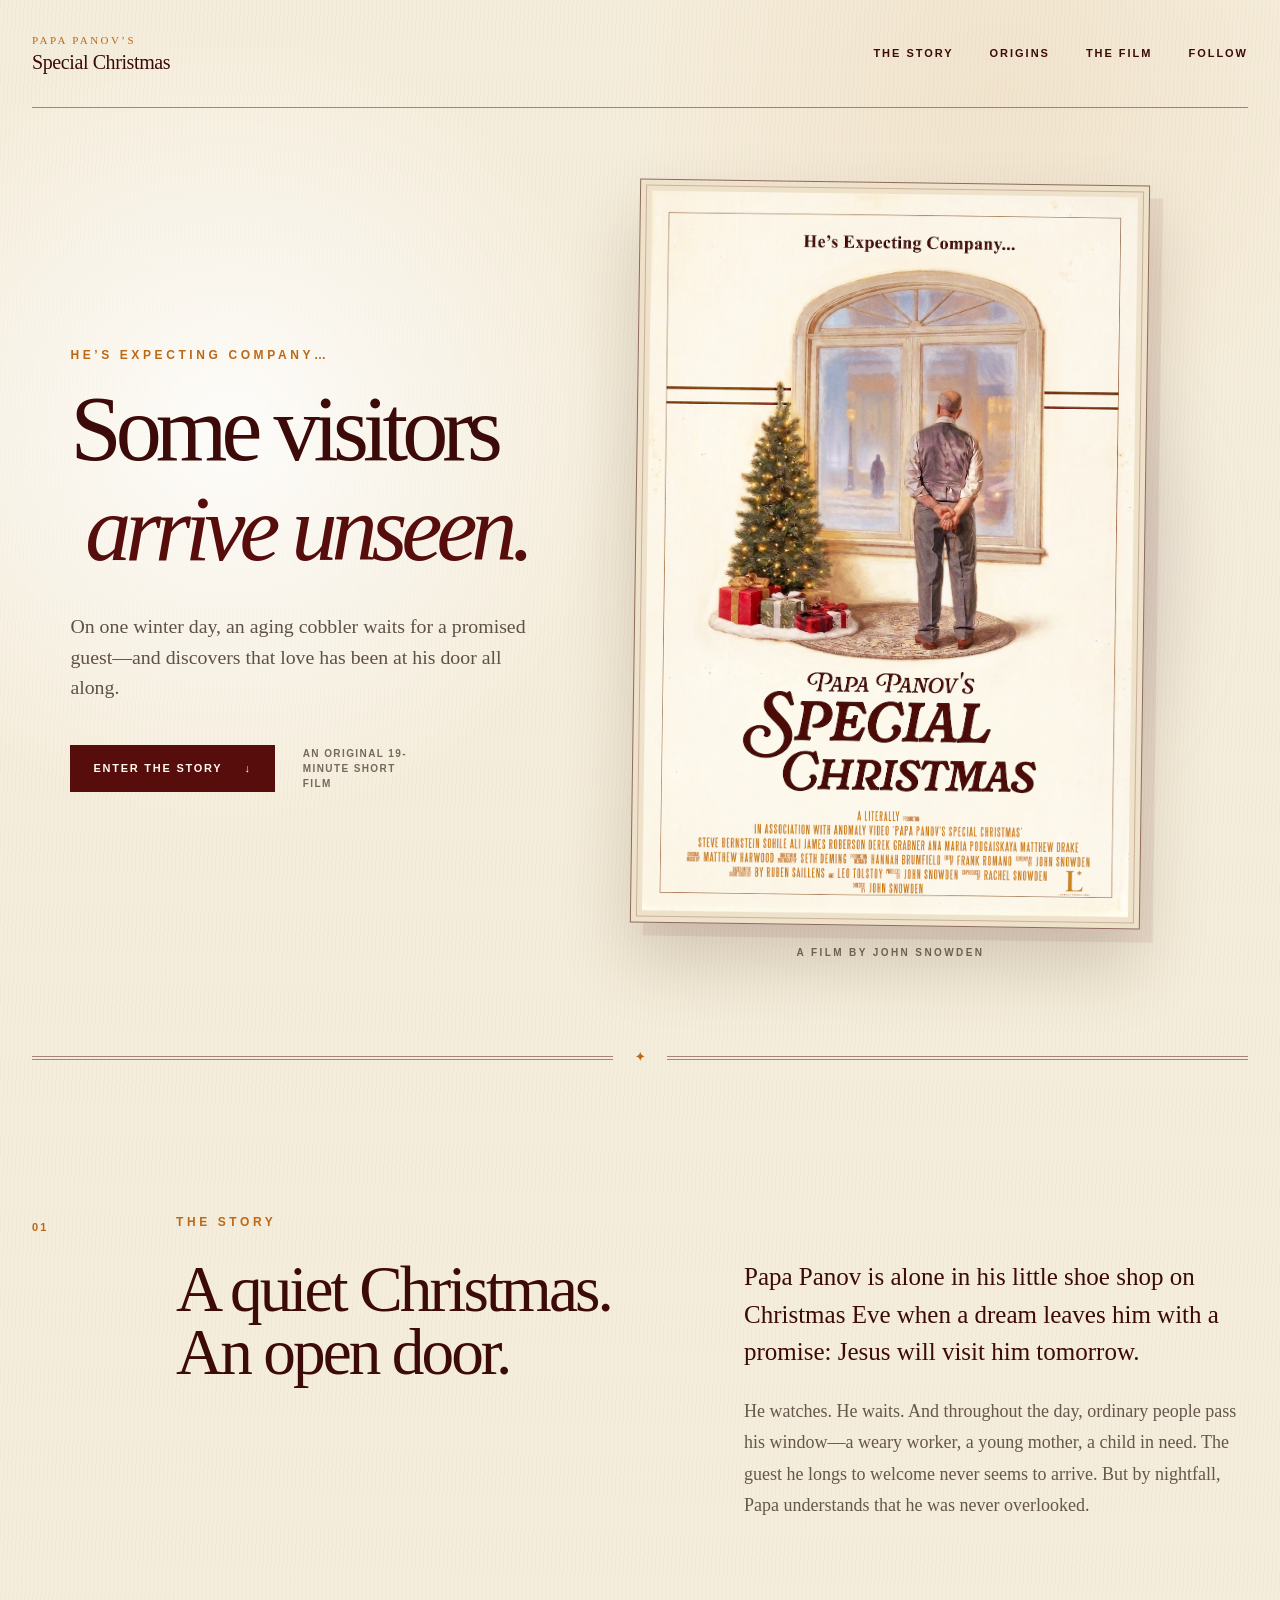
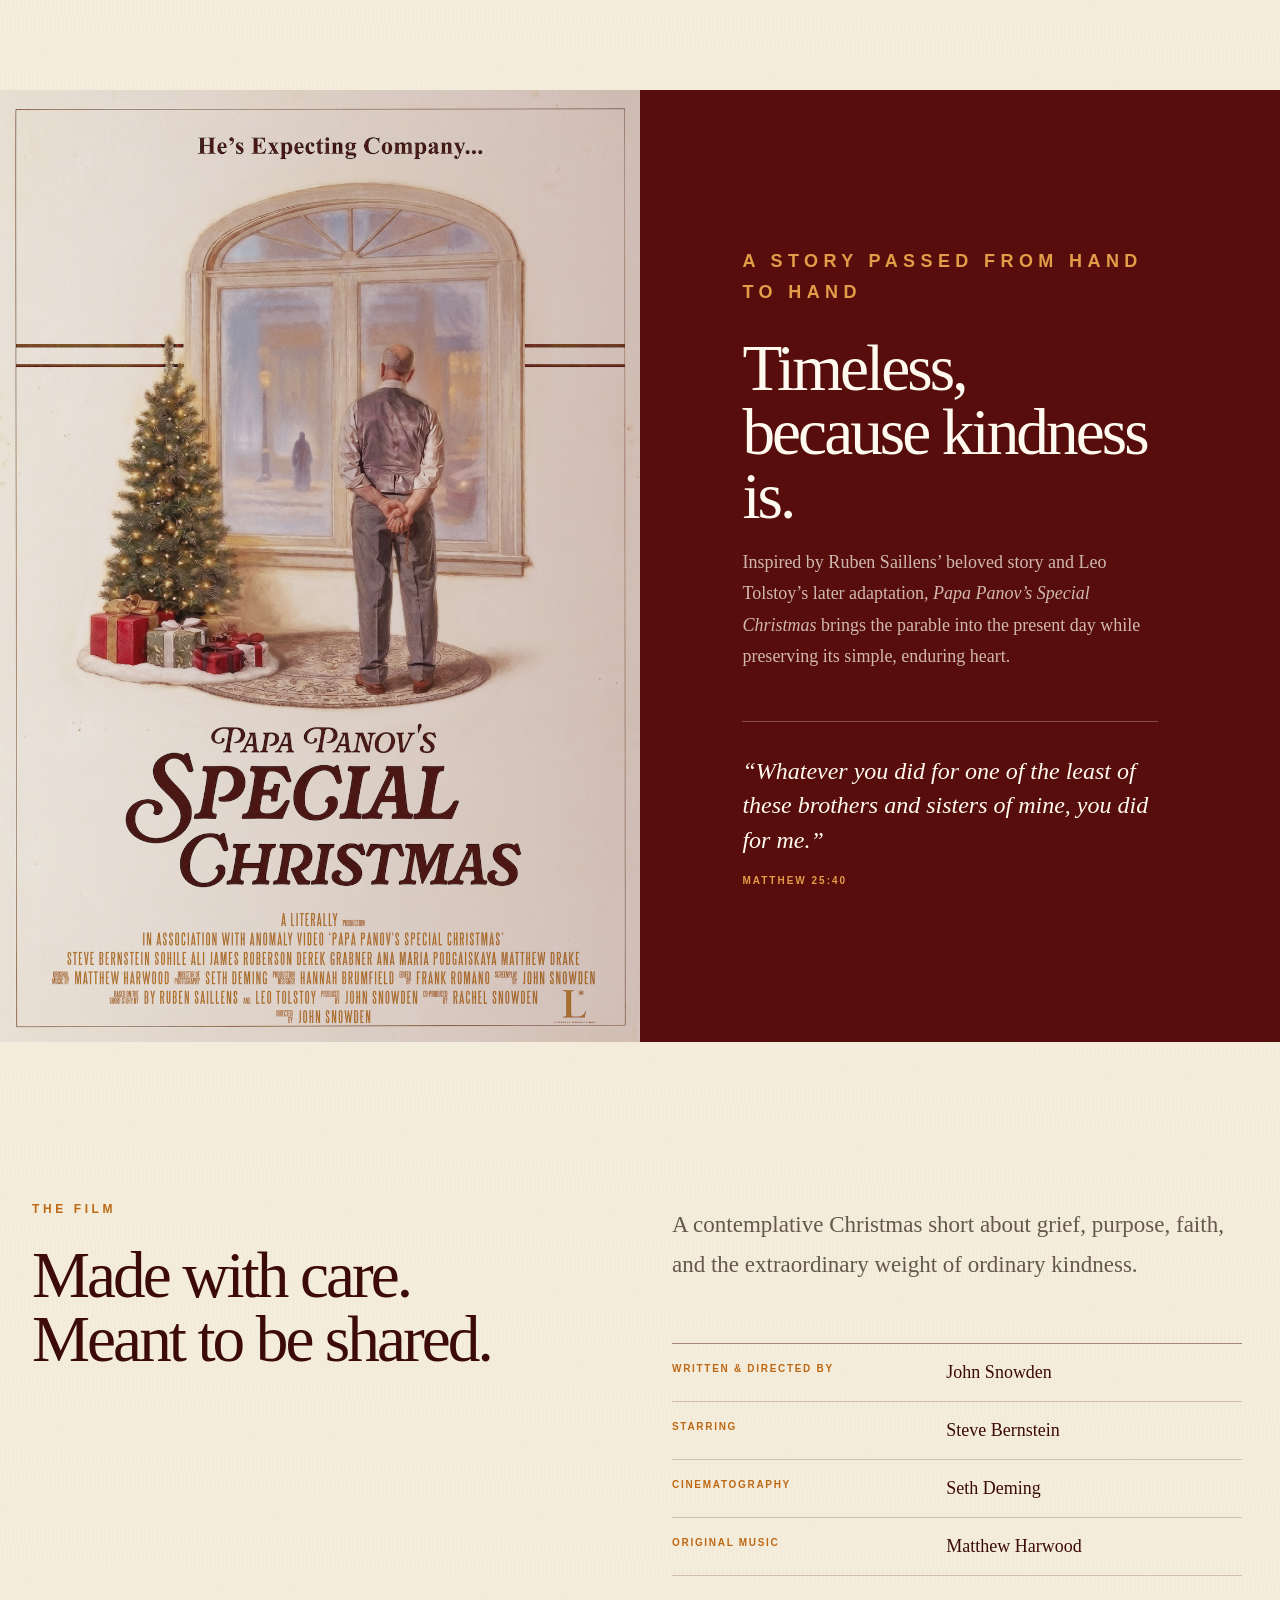
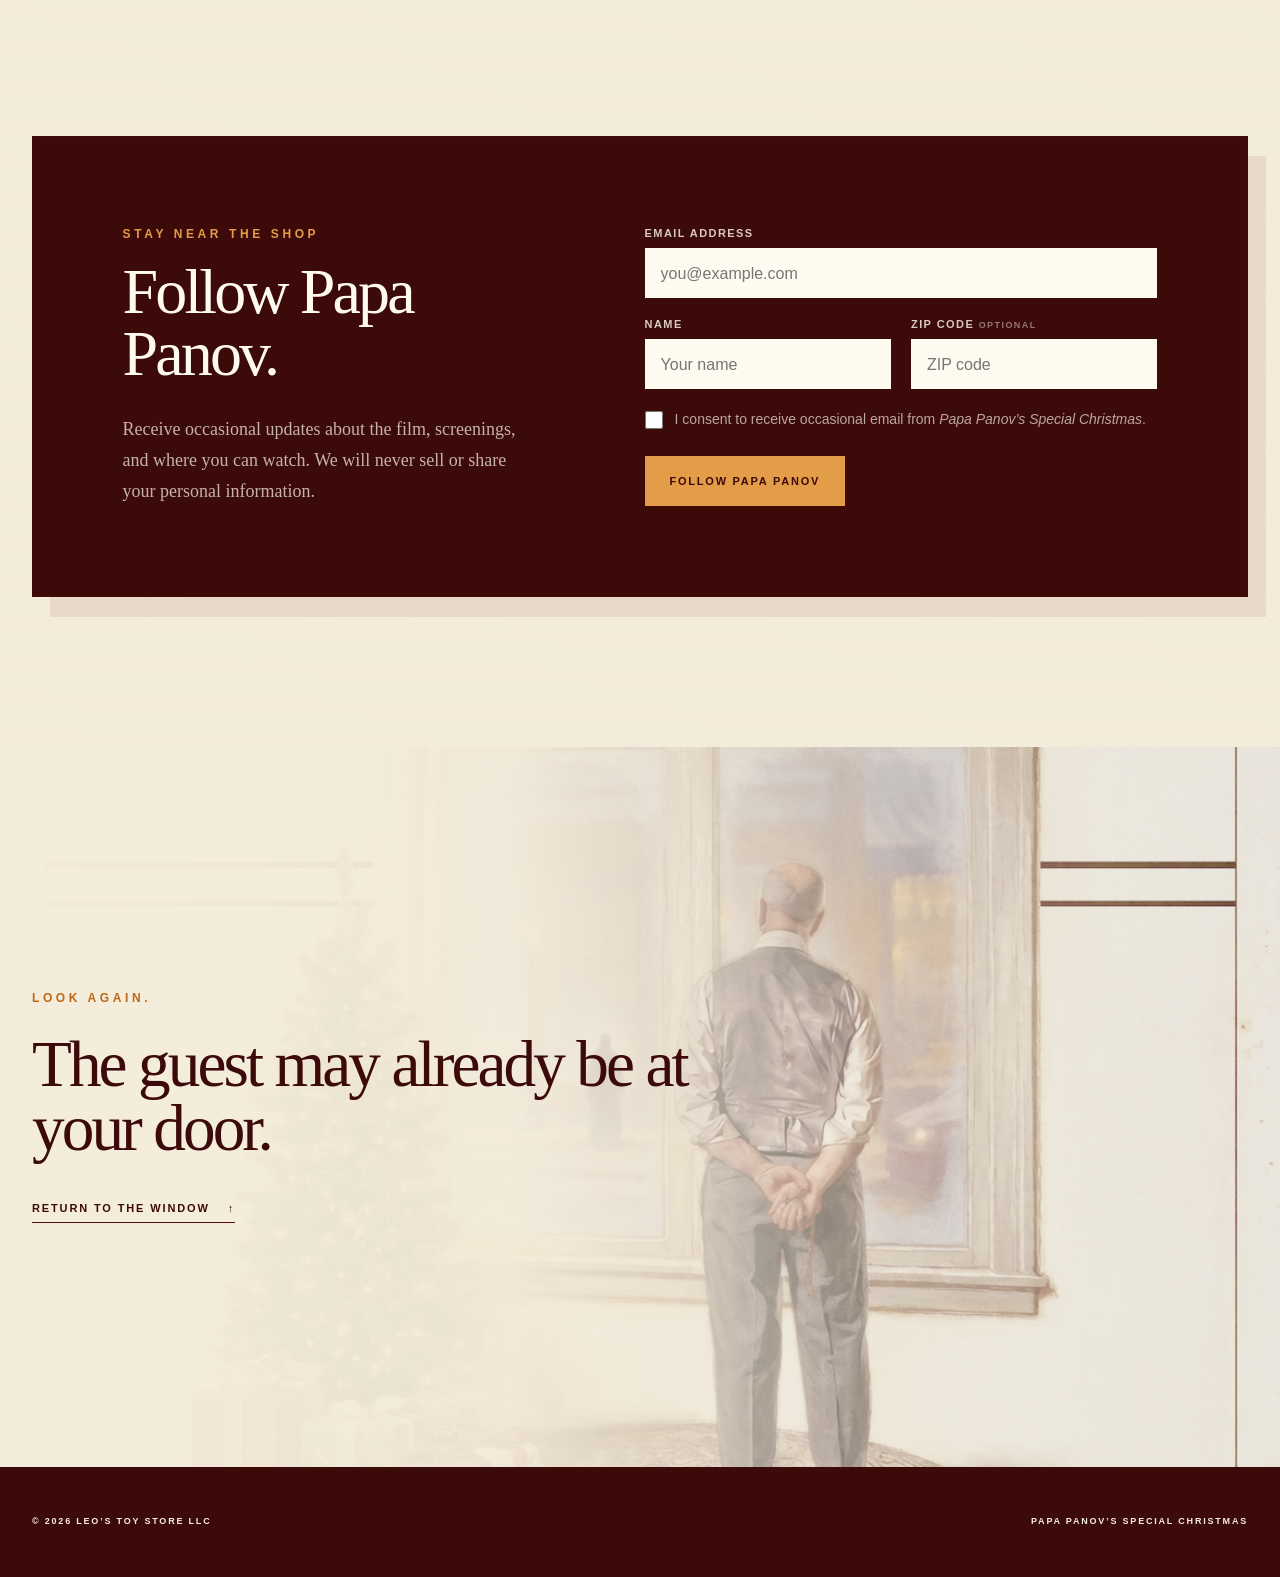
==== index.html @ 09d85c4c "Add Cloudflare-ready Papa Panov website" ====
<!doctype html>
<html lang="en">
  <head>
    <meta charset="utf-8" />
    <meta name="viewport" content="width=device-width, initial-scale=1" />
    <meta name="description" content="Papa Panov's Special Christmas — an original short film about the extraordinary weight of ordinary kindness." />
    <title>Papa Panov's Special Christmas</title>
    <link rel="stylesheet" href="styles.css" />
  </head>
  <body>
    <main>
      <header class="site-header">
        <a class="wordmark" href="#top" aria-label="Papa Panov home">
          <span>Papa Panov’s</span><strong>Special Christmas</strong>
        </a>
        <nav aria-label="Main navigation">
          <a href="#story">The story</a><a href="#origins">Origins</a><a href="#film">The film</a><a href="#follow">Follow</a>
        </nav>
      </header>

      <section class="hero" id="top">
        <div class="hero-copy">
          <p class="kicker">He’s expecting company…</p>
          <h1>Some visitors<em>arrive unseen.</em></h1>
          <p class="hero-intro">On one winter day, an aging cobbler waits for a promised guest—and discovers that love has been at his door all along.</p>
          <div class="hero-actions">
            <a class="primary-button" href="#story">Enter the story <span aria-hidden="true">↓</span></a>
            <p>an original 19-minute short film</p>
          </div>
        </div>
        <div class="poster-stage" aria-label="Official film poster">
          <div class="poster-aura"></div>
          <figure class="poster-frame"><img src="poster.png" alt="Poster for Papa Panov’s Special Christmas: Papa stands at his shop window beside a Christmas tree, waiting for a visitor in the snowy street." /></figure>
          <p class="poster-note">A film by John Snowden</p>
        </div>
      </section>

      <div class="ornament-rule" aria-hidden="true"><span></span><b>✦</b><span></span></div>

      <section class="story-section" id="story">
        <div class="section-number">01</div>
        <div class="story-heading"><p class="eyebrow">The story</p><h2>A quiet Christmas.<br />An open door.</h2></div>
        <div class="story-body">
          <p class="lead">Papa Panov is alone in his little shoe shop on Christmas Eve when a dream leaves him with a promise: Jesus will visit him tomorrow.</p>
          <p>He watches. He waits. And throughout the day, ordinary people pass his window—a weary worker, a young mother, a child in need. The guest he longs to welcome never seems to arrive. But by nightfall, Papa understands that he was never overlooked.</p>
        </div>
      </section>

      <section class="window-section" id="origins">
        <div class="window-light" aria-hidden="true"><img src="poster.png" alt="" /></div>
        <div class="origin-copy">
          <p class="eyebrow">A story passed from hand to hand</p>
          <h2>Timeless, because kindness is.</h2>
          <p>Inspired by Ruben Saillens’ beloved story and Leo Tolstoy’s later adaptation, <i>Papa Panov’s Special Christmas</i> brings the parable into the present day while preserving its simple, enduring heart.</p>
          <blockquote>“Whatever you did for one of the least of these brothers and sisters of mine, you did for me.”<cite>Matthew 25:40</cite></blockquote>
        </div>
      </section>

      <section class="film-section" id="film">
        <div class="film-title"><p class="eyebrow">The film</p><h2>Made with care.<br />Meant to be shared.</h2></div>
        <div class="film-details">
          <p>A contemplative Christmas short about grief, purpose, faith, and the extraordinary weight of ordinary kindness.</p>
          <dl>
            <div><dt>Written &amp; directed by</dt><dd>John Snowden</dd></div>
            <div><dt>Starring</dt><dd>Steve Bernstein</dd></div>
            <div><dt>Cinematography</dt><dd>Seth Deming</dd></div>
            <div><dt>Original music</dt><dd>Matthew Harwood</dd></div>
          </dl>
        </div>
      </section>

      <section class="newsletter-section" id="follow">
        <div class="newsletter-intro">
          <p class="eyebrow">Stay near the shop</p><h2>Follow Papa Panov.</h2>
          <p>Receive occasional updates about the film, screenings, and where you can watch. We will never sell or share your personal information.</p>
        </div>
        <div id="mlb2-45677846" class="ml-form-embedContainer ml-subscribe-form ml-subscribe-form-45677846">
          <div class="row-form">
            <form class="ml-block-form newsletter-form" action="https://assets.mailerlite.com/jsonp/1650855/forms/198001845813118674/subscribe" method="post" target="_blank">
              <div class="newsletter-fields">
                <label><span>Email address</span><input aria-label="Email address" aria-required="true" type="email" class="form-control" name="fields[email]" placeholder="you@example.com" autocomplete="email" required /></label>
                <label><span>Name</span><input aria-label="Name" aria-required="true" type="text" class="form-control" name="fields[name]" placeholder="Your name" autocomplete="name" required /></label>
                <label><span>ZIP code <small>optional</small></span><input aria-label="ZIP code" type="text" class="form-control" name="fields[zip_code]" placeholder="ZIP code" autocomplete="postal-code" inputmode="numeric" /></label>
              </div>
              <label class="consent-row" for="checkbox-45677846-33-0">
                <input name="fields[country][]" aria-label="Consent to receive email" aria-required="true" type="checkbox" value="I consent to receive occasional email from Papa Panov's Special Christmas." id="checkbox-45677846-33-0" required />
                <span>I consent to receive occasional email from <i>Papa Panov’s Special Christmas</i>.</span>
              </label>
              <input type="hidden" name="ml-submit" value="1" /><input type="hidden" name="anticsrf" value="true" />
              <div class="ml-form-embedSubmit">
                <button type="submit" class="primary newsletter-submit">Follow Papa Panov</button>
                <button disabled hidden type="button" class="loading newsletter-submit">Joining…</button>
              </div>
            </form>
          </div>
          <div class="row-success newsletter-success" hidden role="status"><p class="eyebrow">Thank you</p><h3>You’re now following Papa Panov.</h3><p>You have successfully joined our subscriber list.</p></div>
        </div>
      </section>

      <section class="finale">
        <div class="finale-copy"><p class="kicker">Look again.</p><h2>The guest may already be at your door.</h2><a href="#top">Return to the window <span aria-hidden="true">↑</span></a></div>
        <div class="poster-crop" aria-hidden="true"><img src="poster.png" alt="" /></div>
      </section>
      <footer><p>© 2026 Leo’s Toy Store LLC</p><p>Papa Panov’s Special Christmas</p></footer>
    </main>
    <script src="https://groot.mailerlite.com/js/w/webforms.min.js?v83147fa8ce2d95cb73ece7f28b469519"></script>
    <script src="script.js"></script>
  </body>
</html>
---- styles.css ----
:root {
  --paper: #f5eddb;
  --paper-light: #fffaf0;
  --ink: #3c0a09;
  --oxblood: #570d0b;
  --amber: #bd6815;
  --winter: #8d8994;
  --muted: #76685c;
  --rule: rgba(87, 13, 11, 0.48);
}

* { box-sizing: border-box; }
html { scroll-behavior: smooth; }

body {
  margin: 0;
  color: var(--ink);
  background:
    radial-gradient(circle at 18% 9%, rgba(255,255,255,.85), transparent 25rem),
    radial-gradient(circle at 78% 2%, rgba(190,104,21,.07), transparent 24rem),
    repeating-linear-gradient(93deg, rgba(67,26,12,.018) 0 1px, transparent 1px 4px),
    var(--paper);
  font-family: Georgia, "Times New Roman", serif;
}

a { color: inherit; }

button,
input {
  font: inherit;
}

.site-header {
  width: min(1500px, calc(100% - 64px));
  height: 108px;
  margin: 0 auto;
  display: flex;
  align-items: center;
  justify-content: space-between;
  border-bottom: 1px solid var(--rule);
}

.wordmark { text-decoration: none; line-height: 1; }
.wordmark span {
  display: block;
  margin-bottom: 6px;
  color: var(--amber);
  font-size: 11px;
  letter-spacing: .22em;
  text-transform: uppercase;
}
.wordmark strong {
  font-size: 20px;
  font-weight: 500;
  letter-spacing: -.02em;
}

nav { display: flex; gap: 36px; }
nav a {
  position: relative;
  text-decoration: none;
  font: 600 11px/1.2 Arial, Helvetica, sans-serif;
  letter-spacing: .18em;
  text-transform: uppercase;
}
nav a::after {
  content: "";
  position: absolute;
  left: 0;
  right: 100%;
  bottom: -8px;
  height: 1px;
  background: var(--amber);
  transition: right .25s ease;
}
nav a:hover::after, nav a:focus-visible::after { right: 0; }

.hero {
  width: min(1500px, calc(100% - 64px));
  min-height: calc(100vh - 108px);
  margin: 0 auto;
  display: grid;
  grid-template-columns: .87fr 1.13fr;
  align-items: center;
  gap: clamp(40px, 6vw, 110px);
  padding: 74px 3vw 92px;
}

.hero-copy { max-width: 650px; }
.kicker, .eyebrow {
  margin: 0 0 28px;
  color: var(--amber);
  font: 700 12px/1.2 Arial, Helvetica, sans-serif;
  letter-spacing: .3em;
  text-transform: uppercase;
}
.hero h1 {
  max-width: 700px;
  margin: 0;
  font-size: clamp(64px, 7.2vw, 124px);
  font-weight: 400;
  line-height: .86;
  letter-spacing: -.065em;
}
.hero h1 em {
  display: block;
  margin: 20px 0 0 .16em;
  color: var(--oxblood);
  font-weight: 400;
}
.hero-intro {
  max-width: 565px;
  margin: 42px 0 0;
  color: #5f5146;
  font-size: clamp(18px, 1.55vw, 25px);
  line-height: 1.55;
}
.hero-actions {
  display: flex;
  align-items: center;
  gap: 28px;
  margin-top: 42px;
}
.primary-button {
  display: inline-flex;
  align-items: center;
  gap: 22px;
  padding: 17px 22px;
  color: var(--paper-light);
  background: var(--oxblood);
  border: 1px solid var(--oxblood);
  text-decoration: none;
  font: 700 11px/1 Arial, Helvetica, sans-serif;
  letter-spacing: .16em;
  text-transform: uppercase;
  transition: transform .2s ease, background .2s ease;
}
.primary-button:hover, .primary-button:focus-visible {
  background: #711513;
  transform: translateY(-2px);
}
.hero-actions p {
  max-width: 120px;
  margin: 0;
  color: var(--muted);
  font: 700 10px/1.5 Arial, Helvetica, sans-serif;
  letter-spacing: .14em;
  text-transform: uppercase;
}

.poster-stage {
  position: relative;
  display: grid;
  justify-items: center;
  padding: 0 38px 0 0;
}
.poster-aura {
  position: absolute;
  inset: 8% 2% 10% 7%;
  background: radial-gradient(circle, rgba(244,199,117,.46), rgba(153,135,151,.17) 45%, transparent 70%);
  filter: blur(32px);
}
.poster-frame {
  position: relative;
  width: min(100%, 510px);
  margin: 0;
  padding: 11px;
  background: #efe2ca;
  border: 1px solid rgba(71,22,14,.58);
  box-shadow: 0 38px 70px rgba(62,25,12,.18), 13px 13px 0 rgba(87,13,11,.07);
  transform: rotate(.8deg);
}
.poster-frame::before {
  content: "";
  position: absolute;
  inset: 5px;
  border: 1px solid rgba(87,13,11,.23);
  pointer-events: none;
}
.poster-frame img { display: block; width: 100%; height: auto; }
.poster-note {
  margin: 22px 0 0;
  color: var(--muted);
  font: 600 10px/1 Arial, Helvetica, sans-serif;
  letter-spacing: .24em;
  text-transform: uppercase;
}

.ornament-rule {
  width: min(1500px, calc(100% - 64px));
  margin: 0 auto;
  display: grid;
  grid-template-columns: 1fr auto 1fr;
  align-items: center;
  gap: 22px;
  color: var(--amber);
}
.ornament-rule span { height: 4px; border-top: 1px solid var(--rule); border-bottom: 1px solid var(--rule); }
.ornament-rule b { font-size: 12px; }

.story-section, .film-section {
  width: min(1320px, calc(100% - 64px));
  margin: 0 auto;
  padding: 150px 0;
  display: grid;
  grid-template-columns: 80px 1fr 1fr;
  gap: clamp(30px, 5vw, 88px);
}
.section-number {
  padding-top: 7px;
  color: var(--amber);
  font: 700 11px/1 Arial, Helvetica, sans-serif;
  letter-spacing: .2em;
}
.story-heading h2, .film-title h2, .origin-copy h2, .finale h2 {
  margin: 0;
  font-size: clamp(45px, 5.1vw, 78px);
  font-weight: 400;
  line-height: .98;
  letter-spacing: -.045em;
}
.story-body { max-width: 540px; padding-top: 43px; }
.story-body p, .origin-copy > p, .film-details > p {
  color: #65574c;
  font-size: 18px;
  line-height: 1.75;
}
.story-body .lead {
  margin-top: 0;
  color: var(--ink);
  font-size: 25px;
  line-height: 1.5;
}

.window-section {
  min-height: 780px;
  display: grid;
  grid-template-columns: 1fr 1fr;
  background: var(--oxblood);
  color: var(--paper-light);
}
.window-light {
  position: relative;
  min-height: 780px;
  overflow: hidden;
  background: #8d8994;
}
.window-light::before {
  content: "";
  position: absolute;
  inset: 0;
  z-index: 1;
  background: linear-gradient(90deg, rgba(87,13,11,.04), rgba(87,13,11,.2));
  pointer-events: none;
}
.window-light img {
  width: 100%;
  height: 100%;
  min-height: 780px;
  object-fit: cover;
  object-position: 50% 37%;
  filter: saturate(.82) contrast(.9);
  transform: scale(1.02);
}
.origin-copy {
  align-self: center;
  max-width: 620px;
  padding: 100px clamp(48px, 8vw, 140px);
}
.origin-copy .eyebrow { color: #e39c48; }
.origin-copy > p { color: rgba(255,250,240,.72); }
.origin-copy blockquote {
  margin: 48px 0 0;
  padding: 32px 0 0;
  border-top: 1px solid rgba(255,250,240,.27);
  font-size: 24px;
  font-style: italic;
  line-height: 1.45;
}
.origin-copy cite {
  display: block;
  margin-top: 18px;
  color: #e39c48;
  font: 700 10px/1 Arial, Helvetica, sans-serif;
  font-style: normal;
  letter-spacing: .2em;
  text-transform: uppercase;
}

.film-section { grid-template-columns: 1fr 1fr; padding-block: 160px; }
.film-details { max-width: 570px; }
.film-details > p { margin-top: 3px; font-size: 23px; }
.film-details dl { margin: 58px 0 0; border-top: 1px solid var(--rule); }
.film-details dl div {
  display: grid;
  grid-template-columns: 1fr 1.2fr;
  gap: 28px;
  padding: 18px 0;
  border-bottom: 1px solid rgba(87,13,11,.2);
}
.film-details dt {
  color: var(--amber);
  font: 700 10px/1.4 Arial, Helvetica, sans-serif;
  letter-spacing: .17em;
  text-transform: uppercase;
}
.film-details dd { margin: 0; font-size: 18px; }

.newsletter-section {
  width: min(1320px, calc(100% - 64px));
  margin: 0 auto 150px;
  padding: clamp(54px, 7vw, 96px);
  display: grid;
  grid-template-columns: minmax(0, .9fr) minmax(380px, 1.1fr);
  gap: clamp(52px, 8vw, 120px);
  align-items: center;
  color: var(--paper-light);
  background: var(--ink);
  border: 1px solid rgba(87,13,11,.38);
  box-shadow: 18px 20px 0 rgba(87,13,11,.08);
}
.newsletter-intro .eyebrow {
  margin-bottom: 20px;
  color: #e39c48;
}
.newsletter-intro h2 {
  margin: 0;
  font-size: clamp(45px, 5vw, 76px);
  font-weight: 400;
  line-height: .96;
  letter-spacing: -.045em;
}
.newsletter-intro > p:last-child {
  max-width: 510px;
  margin: 30px 0 0;
  color: rgba(255,250,240,.7);
  font-size: 18px;
  line-height: 1.7;
}
.newsletter-form { margin: 0; }
.newsletter-fields {
  display: grid;
  grid-template-columns: 1fr 1fr;
  gap: 20px;
}
.newsletter-fields label:first-child { grid-column: 1 / -1; }
.newsletter-fields label > span {
  display: block;
  margin: 0 0 8px;
  color: rgba(255,250,240,.8);
  font: 700 11px/1.2 Arial, Helvetica, sans-serif;
  letter-spacing: .13em;
  text-transform: uppercase;
}
.newsletter-fields small {
  color: rgba(255,250,240,.45);
  font-size: 9px;
}
.newsletter-fields input {
  width: 100%;
  min-height: 50px;
  padding: 0 15px;
  color: var(--ink);
  background: var(--paper-light);
  border: 1px solid rgba(255,250,240,.35);
  border-radius: 0;
  font: 16px/1.2 Arial, Helvetica, sans-serif;
}
.newsletter-fields input:focus-visible {
  outline: 3px solid #e39c48;
  outline-offset: 2px;
}
.consent-row {
  margin: 20px 0 0;
  display: flex;
  align-items: flex-start;
  gap: 12px;
  color: rgba(255,250,240,.65);
  font: 14px/1.55 Arial, Helvetica, sans-serif;
  cursor: pointer;
}
.consent-row input {
  width: 18px;
  height: 18px;
  margin: 2px 0 0;
  flex: 0 0 auto;
  accent-color: var(--amber);
}
.newsletter-submit {
  min-height: 50px;
  margin-top: 25px;
  padding: 0 24px;
  color: var(--ink);
  background: #e39c48;
  border: 1px solid #e39c48;
  border-radius: 0;
  font: 700 11px/1 Arial, Helvetica, sans-serif;
  letter-spacing: .16em;
  text-transform: uppercase;
  cursor: pointer;
  transition: background .2s ease, transform .2s ease;
}
.newsletter-submit:hover,
.newsletter-submit:focus-visible {
  background: #efb35f;
  transform: translateY(-2px);
}
.newsletter-submit:disabled { cursor: wait; opacity: .7; }
.newsletter-success {
  padding: 28px 0;
  border-block: 1px solid rgba(255,250,240,.25);
}
.newsletter-success .eyebrow { margin-bottom: 16px; color: #e39c48; }
.newsletter-success h3 {
  margin: 0;
  font-size: clamp(31px, 3vw, 48px);
  font-weight: 400;
  line-height: 1.05;
}
.newsletter-success > p:last-child {
  margin: 18px 0 0;
  color: rgba(255,250,240,.7);
  font: 16px/1.6 Arial, Helvetica, sans-serif;
}

.finale {
  position: relative;
  min-height: 720px;
  overflow: hidden;
  display: grid;
  align-items: center;
  background: #ded8da;
}
.finale::after {
  content: "";
  position: absolute;
  inset: 0;
  background: linear-gradient(90deg, rgba(245,237,219,.98) 0%, rgba(245,237,219,.94) 40%, rgba(245,237,219,.42) 68%, rgba(245,237,219,.08) 100%);
}
.poster-crop { position: absolute; inset: 0; }
.poster-crop img {
  width: 100%;
  height: 100%;
  object-fit: cover;
  object-position: 50% 34%;
  filter: saturate(.7) contrast(.86);
}
.finale-copy {
  position: relative;
  z-index: 1;
  width: min(1320px, calc(100% - 64px));
  margin: 0 auto;
}
.finale-copy h2 { max-width: 750px; }
.finale-copy a {
  display: inline-flex;
  gap: 18px;
  margin-top: 42px;
  padding-bottom: 8px;
  border-bottom: 1px solid var(--oxblood);
  text-decoration: none;
  font: 700 11px/1 Arial, Helvetica, sans-serif;
  letter-spacing: .17em;
  text-transform: uppercase;
}

footer {
  min-height: 110px;
  padding: 0 max(32px, calc((100% - 1320px) / 2));
  display: flex;
  align-items: center;
  justify-content: space-between;
  color: var(--paper);
  background: var(--ink);
  font: 700 9px/1 Arial, Helvetica, sans-serif;
  letter-spacing: .2em;
  text-transform: uppercase;
}

@media (max-width: 980px) {
  .hero { grid-template-columns: 1fr 1fr; gap: 34px; padding-inline: 0; }
  .hero h1 { font-size: clamp(58px, 8vw, 86px); }
  .poster-stage { padding-right: 0; }
  .story-section { grid-template-columns: 42px 1fr; }
  .story-body { grid-column: 2; }
  .window-section { grid-template-columns: 1fr; }
  .window-light { min-height: 600px; }
  .origin-copy { max-width: none; }
  .newsletter-section {
    grid-template-columns: 1fr;
  }
}

@media (max-width: 720px) {
  .site-header, .hero, .ornament-rule, .story-section, .film-section, .newsletter-section, .finale-copy {
    width: min(100% - 36px, 560px);
  }
  .site-header { height: 90px; }
  nav { display: none; }
  .wordmark strong { font-size: 17px; }
  .hero {
    min-height: auto;
    grid-template-columns: 1fr;
    padding: 70px 0 88px;
  }
  .hero-copy { display: contents; }
  .hero .kicker { order: 1; margin-bottom: 4px; }
  .hero h1 { order: 2; font-size: clamp(57px, 18vw, 92px); }
  .hero-intro { order: 3; margin-top: 14px; }
  .poster-stage { order: 4; margin: 28px 12px 8px; }
  .hero-actions { order: 5; flex-wrap: wrap; margin-top: 22px; }
  .poster-frame { width: min(100%, 440px); transform: none; }
  .story-section, .film-section {
    padding-block: 100px;
    grid-template-columns: 1fr;
    gap: 28px;
  }
  .section-number { display: none; }
  .story-body { grid-column: 1; padding-top: 0; }
  .story-body .lead { font-size: 22px; }
  .window-light { min-height: 500px; }
  .origin-copy { padding: 86px 28px; }
  .origin-copy blockquote { font-size: 21px; }
  .film-section { gap: 54px; }
  .film-details dl { margin-top: 38px; }
  .newsletter-section {
    margin-bottom: 88px;
    padding: 58px 24px;
    gap: 46px;
    box-shadow: 8px 10px 0 rgba(87,13,11,.08);
  }
  .newsletter-fields { grid-template-columns: 1fr; }
  .newsletter-fields label:first-child { grid-column: auto; }
  .finale { min-height: 640px; }
  .finale::after { background: linear-gradient(90deg, rgba(245,237,219,.95), rgba(245,237,219,.74)); }
  .poster-crop img { object-position: 52% 30%; }
  footer { flex-direction: column; justify-content: center; gap: 12px; text-align: center; }
}

@media (prefers-reduced-motion: reduce) {
  html { scroll-behavior: auto; }
  * { transition: none !important; }
}
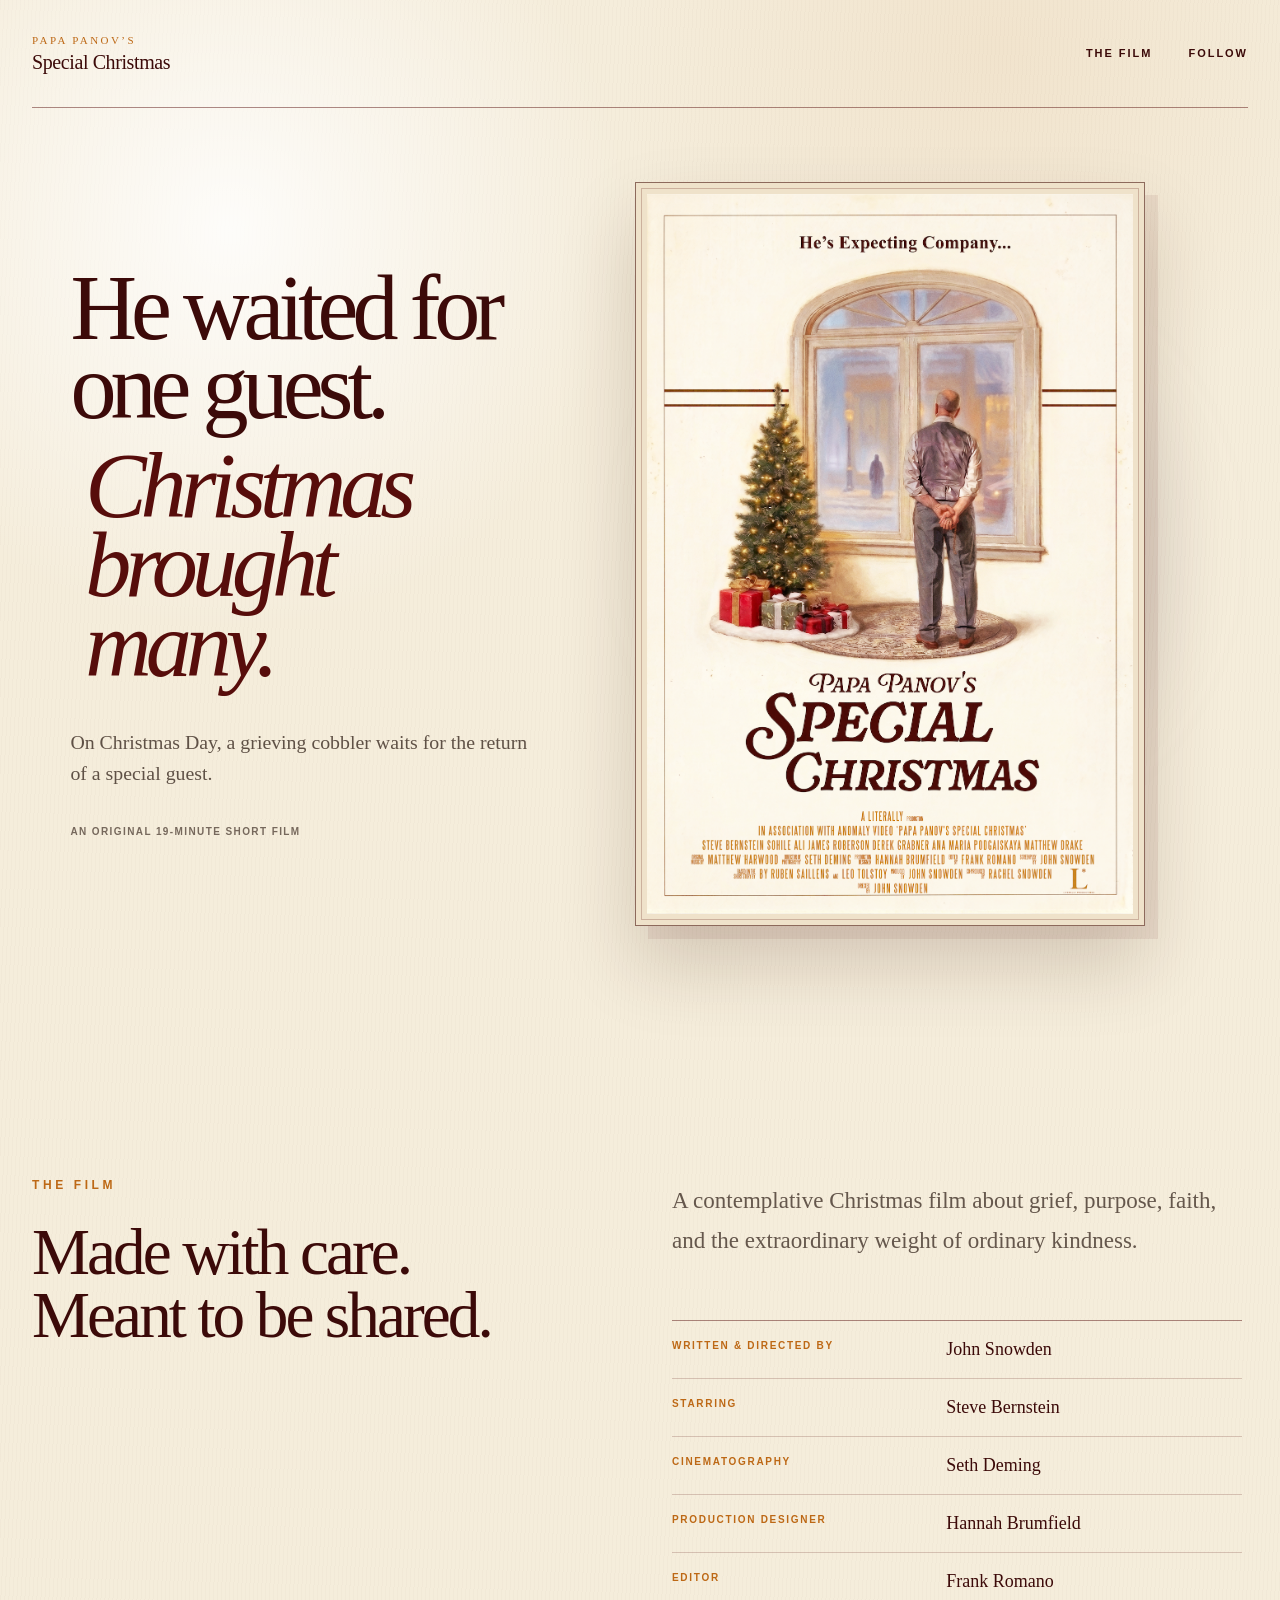
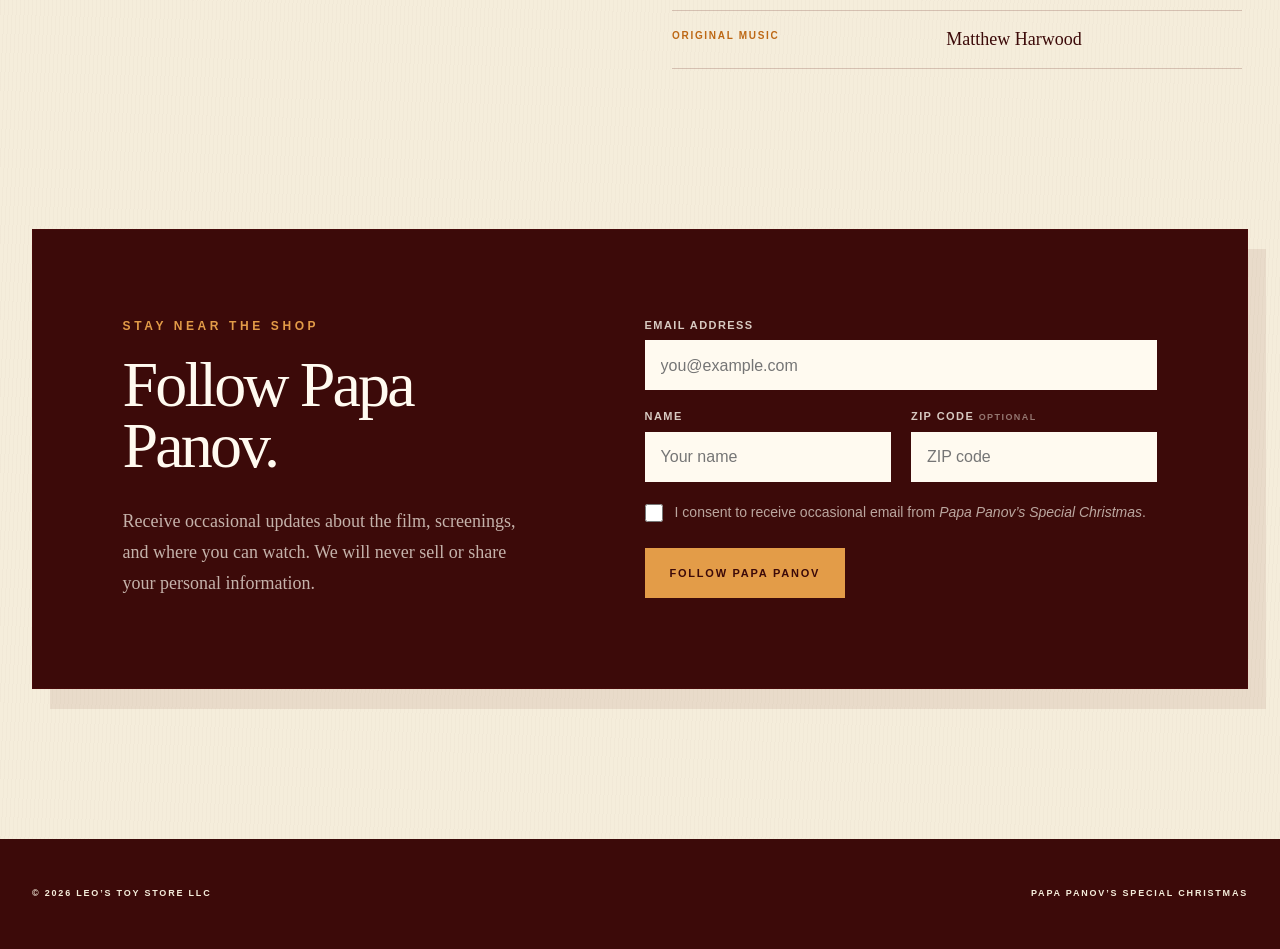
==== commit 00efd87a: "Simplify Papa Panov landing page" ====
--- a/index.html
+++ b/index.html
@@ -14,56 +14,32 @@
           <span>Papa Panov’s</span><strong>Special Christmas</strong>
         </a>
         <nav aria-label="Main navigation">
-          <a href="#story">The story</a><a href="#origins">Origins</a><a href="#film">The film</a><a href="#follow">Follow</a>
+          <a href="#film">The film</a><a href="#follow">Follow</a>
         </nav>
       </header>
 
       <section class="hero" id="top">
         <div class="hero-copy">
-          <p class="kicker">He’s expecting company…</p>
-          <h1>Some visitors<em>arrive unseen.</em></h1>
-          <p class="hero-intro">On one winter day, an aging cobbler waits for a promised guest—and discovers that love has been at his door all along.</p>
-          <div class="hero-actions">
-            <a class="primary-button" href="#story">Enter the story <span aria-hidden="true">↓</span></a>
-            <p>an original 19-minute short film</p>
-          </div>
+          <h1>He waited for one guest.<em>Christmas brought many.</em></h1>
+          <p class="hero-intro">On Christmas Day, a grieving cobbler waits for the return of a special guest.</p>
+          <p class="film-length">An original 19-minute short film</p>
         </div>
         <div class="poster-stage" aria-label="Official film poster">
           <div class="poster-aura"></div>
           <figure class="poster-frame"><img src="poster.png" alt="Poster for Papa Panov’s Special Christmas: Papa stands at his shop window beside a Christmas tree, waiting for a visitor in the snowy street." /></figure>
-          <p class="poster-note">A film by John Snowden</p>
-        </div>
-      </section>
-
-      <div class="ornament-rule" aria-hidden="true"><span></span><b>✦</b><span></span></div>
-
-      <section class="story-section" id="story">
-        <div class="section-number">01</div>
-        <div class="story-heading"><p class="eyebrow">The story</p><h2>A quiet Christmas.<br />An open door.</h2></div>
-        <div class="story-body">
-          <p class="lead">Papa Panov is alone in his little shoe shop on Christmas Eve when a dream leaves him with a promise: Jesus will visit him tomorrow.</p>
-          <p>He watches. He waits. And throughout the day, ordinary people pass his window—a weary worker, a young mother, a child in need. The guest he longs to welcome never seems to arrive. But by nightfall, Papa understands that he was never overlooked.</p>
-        </div>
-      </section>
-
-      <section class="window-section" id="origins">
-        <div class="window-light" aria-hidden="true"><img src="poster.png" alt="" /></div>
-        <div class="origin-copy">
-          <p class="eyebrow">A story passed from hand to hand</p>
-          <h2>Timeless, because kindness is.</h2>
-          <p>Inspired by Ruben Saillens’ beloved story and Leo Tolstoy’s later adaptation, <i>Papa Panov’s Special Christmas</i> brings the parable into the present day while preserving its simple, enduring heart.</p>
-          <blockquote>“Whatever you did for one of the least of these brothers and sisters of mine, you did for me.”<cite>Matthew 25:40</cite></blockquote>
         </div>
       </section>
 
       <section class="film-section" id="film">
         <div class="film-title"><p class="eyebrow">The film</p><h2>Made with care.<br />Meant to be shared.</h2></div>
         <div class="film-details">
-          <p>A contemplative Christmas short about grief, purpose, faith, and the extraordinary weight of ordinary kindness.</p>
+          <p>A contemplative Christmas film about grief, purpose, faith, and the extraordinary weight of ordinary kindness.</p>
           <dl>
             <div><dt>Written &amp; directed by</dt><dd>John Snowden</dd></div>
             <div><dt>Starring</dt><dd>Steve Bernstein</dd></div>
             <div><dt>Cinematography</dt><dd>Seth Deming</dd></div>
+            <div><dt>Production Designer</dt><dd>Hannah Brumfield</dd></div>
+            <div><dt>Editor</dt><dd>Frank Romano</dd></div>
             <div><dt>Original music</dt><dd>Matthew Harwood</dd></div>
           </dl>
         </div>
@@ -97,10 +73,6 @@
         </div>
       </section>
 
-      <section class="finale">
-        <div class="finale-copy"><p class="kicker">Look again.</p><h2>The guest may already be at your door.</h2><a href="#top">Return to the window <span aria-hidden="true">↑</span></a></div>
-        <div class="poster-crop" aria-hidden="true"><img src="poster.png" alt="" /></div>
-      </section>
       <footer><p>© 2026 Leo’s Toy Store LLC</p><p>Papa Panov’s Special Christmas</p></footer>
     </main>
     <script src="https://groot.mailerlite.com/js/w/webforms.min.js?v83147fa8ce2d95cb73ece7f28b469519"></script>
--- a/styles.css
+++ b/styles.css
@@ -115,39 +115,13 @@
   font-size: clamp(18px, 1.55vw, 25px);
   line-height: 1.55;
 }
-.hero-actions {
-  display: flex;
-  align-items: center;
-  gap: 28px;
-  margin-top: 42px;
-}
-.primary-button {
-  display: inline-flex;
-  align-items: center;
-  gap: 22px;
-  padding: 17px 22px;
-  color: var(--paper-light);
-  background: var(--oxblood);
-  border: 1px solid var(--oxblood);
-  text-decoration: none;
-  font: 700 11px/1 Arial, Helvetica, sans-serif;
-  letter-spacing: .16em;
-  text-transform: uppercase;
-  transition: transform .2s ease, background .2s ease;
-}
-.primary-button:hover, .primary-button:focus-visible {
-  background: #711513;
-  transform: translateY(-2px);
-}
-.hero-actions p {
-  max-width: 120px;
-  margin: 0;
+.film-length {
+  margin: 36px 0 0;
   color: var(--muted);
   font: 700 10px/1.5 Arial, Helvetica, sans-serif;
   letter-spacing: .14em;
   text-transform: uppercase;
 }
-
 .poster-stage {
   position: relative;
   display: grid;
@@ -168,7 +142,6 @@
   background: #efe2ca;
   border: 1px solid rgba(71,22,14,.58);
   box-shadow: 0 38px 70px rgba(62,25,12,.18), 13px 13px 0 rgba(87,13,11,.07);
-  transform: rotate(.8deg);
 }
 .poster-frame::before {
   content: "";
@@ -178,113 +151,24 @@
   pointer-events: none;
 }
 .poster-frame img { display: block; width: 100%; height: auto; }
-.poster-note {
-  margin: 22px 0 0;
-  color: var(--muted);
-  font: 600 10px/1 Arial, Helvetica, sans-serif;
-  letter-spacing: .24em;
-  text-transform: uppercase;
-}
-
-.ornament-rule {
-  width: min(1500px, calc(100% - 64px));
-  margin: 0 auto;
-  display: grid;
-  grid-template-columns: 1fr auto 1fr;
-  align-items: center;
-  gap: 22px;
-  color: var(--amber);
-}
-.ornament-rule span { height: 4px; border-top: 1px solid var(--rule); border-bottom: 1px solid var(--rule); }
-.ornament-rule b { font-size: 12px; }
-
-.story-section, .film-section {
+.film-section {
   width: min(1320px, calc(100% - 64px));
   margin: 0 auto;
   padding: 150px 0;
   display: grid;
-  grid-template-columns: 80px 1fr 1fr;
   gap: clamp(30px, 5vw, 88px);
 }
-.section-number {
-  padding-top: 7px;
-  color: var(--amber);
-  font: 700 11px/1 Arial, Helvetica, sans-serif;
-  letter-spacing: .2em;
-}
-.story-heading h2, .film-title h2, .origin-copy h2, .finale h2 {
+.film-title h2 {
   margin: 0;
   font-size: clamp(45px, 5.1vw, 78px);
   font-weight: 400;
   line-height: .98;
   letter-spacing: -.045em;
 }
-.story-body { max-width: 540px; padding-top: 43px; }
-.story-body p, .origin-copy > p, .film-details > p {
+.film-details > p {
   color: #65574c;
   font-size: 18px;
   line-height: 1.75;
-}
-.story-body .lead {
-  margin-top: 0;
-  color: var(--ink);
-  font-size: 25px;
-  line-height: 1.5;
-}
-
-.window-section {
-  min-height: 780px;
-  display: grid;
-  grid-template-columns: 1fr 1fr;
-  background: var(--oxblood);
-  color: var(--paper-light);
-}
-.window-light {
-  position: relative;
-  min-height: 780px;
-  overflow: hidden;
-  background: #8d8994;
-}
-.window-light::before {
-  content: "";
-  position: absolute;
-  inset: 0;
-  z-index: 1;
-  background: linear-gradient(90deg, rgba(87,13,11,.04), rgba(87,13,11,.2));
-  pointer-events: none;
-}
-.window-light img {
-  width: 100%;
-  height: 100%;
-  min-height: 780px;
-  object-fit: cover;
-  object-position: 50% 37%;
-  filter: saturate(.82) contrast(.9);
-  transform: scale(1.02);
-}
-.origin-copy {
-  align-self: center;
-  max-width: 620px;
-  padding: 100px clamp(48px, 8vw, 140px);
-}
-.origin-copy .eyebrow { color: #e39c48; }
-.origin-copy > p { color: rgba(255,250,240,.72); }
-.origin-copy blockquote {
-  margin: 48px 0 0;
-  padding: 32px 0 0;
-  border-top: 1px solid rgba(255,250,240,.27);
-  font-size: 24px;
-  font-style: italic;
-  line-height: 1.45;
-}
-.origin-copy cite {
-  display: block;
-  margin-top: 18px;
-  color: #e39c48;
-  font: 700 10px/1 Arial, Helvetica, sans-serif;
-  font-style: normal;
-  letter-spacing: .2em;
-  text-transform: uppercase;
 }
 
 .film-section { grid-template-columns: 1fr 1fr; padding-block: 160px; }
@@ -423,47 +307,6 @@
   font: 16px/1.6 Arial, Helvetica, sans-serif;
 }
 
-.finale {
-  position: relative;
-  min-height: 720px;
-  overflow: hidden;
-  display: grid;
-  align-items: center;
-  background: #ded8da;
-}
-.finale::after {
-  content: "";
-  position: absolute;
-  inset: 0;
-  background: linear-gradient(90deg, rgba(245,237,219,.98) 0%, rgba(245,237,219,.94) 40%, rgba(245,237,219,.42) 68%, rgba(245,237,219,.08) 100%);
-}
-.poster-crop { position: absolute; inset: 0; }
-.poster-crop img {
-  width: 100%;
-  height: 100%;
-  object-fit: cover;
-  object-position: 50% 34%;
-  filter: saturate(.7) contrast(.86);
-}
-.finale-copy {
-  position: relative;
-  z-index: 1;
-  width: min(1320px, calc(100% - 64px));
-  margin: 0 auto;
-}
-.finale-copy h2 { max-width: 750px; }
-.finale-copy a {
-  display: inline-flex;
-  gap: 18px;
-  margin-top: 42px;
-  padding-bottom: 8px;
-  border-bottom: 1px solid var(--oxblood);
-  text-decoration: none;
-  font: 700 11px/1 Arial, Helvetica, sans-serif;
-  letter-spacing: .17em;
-  text-transform: uppercase;
-}
-
 footer {
   min-height: 110px;
   padding: 0 max(32px, calc((100% - 1320px) / 2));
@@ -481,18 +324,13 @@
   .hero { grid-template-columns: 1fr 1fr; gap: 34px; padding-inline: 0; }
   .hero h1 { font-size: clamp(58px, 8vw, 86px); }
   .poster-stage { padding-right: 0; }
-  .story-section { grid-template-columns: 42px 1fr; }
-  .story-body { grid-column: 2; }
-  .window-section { grid-template-columns: 1fr; }
-  .window-light { min-height: 600px; }
-  .origin-copy { max-width: none; }
   .newsletter-section {
     grid-template-columns: 1fr;
   }
 }
 
 @media (max-width: 720px) {
-  .site-header, .hero, .ornament-rule, .story-section, .film-section, .newsletter-section, .finale-copy {
+  .site-header, .hero, .film-section, .newsletter-section {
     width: min(100% - 36px, 560px);
   }
   .site-header { height: 90px; }
@@ -504,23 +342,16 @@
     padding: 70px 0 88px;
   }
   .hero-copy { display: contents; }
-  .hero .kicker { order: 1; margin-bottom: 4px; }
-  .hero h1 { order: 2; font-size: clamp(57px, 18vw, 92px); }
-  .hero-intro { order: 3; margin-top: 14px; }
-  .poster-stage { order: 4; margin: 28px 12px 8px; }
-  .hero-actions { order: 5; flex-wrap: wrap; margin-top: 22px; }
+  .hero h1 { order: 1; font-size: clamp(57px, 18vw, 92px); }
+  .hero-intro { order: 2; margin-top: 14px; }
+  .poster-stage { order: 3; margin: 28px 12px 8px; }
+  .film-length { order: 4; margin-top: 18px; }
   .poster-frame { width: min(100%, 440px); transform: none; }
-  .story-section, .film-section {
+  .film-section {
     padding-block: 100px;
     grid-template-columns: 1fr;
     gap: 28px;
   }
-  .section-number { display: none; }
-  .story-body { grid-column: 1; padding-top: 0; }
-  .story-body .lead { font-size: 22px; }
-  .window-light { min-height: 500px; }
-  .origin-copy { padding: 86px 28px; }
-  .origin-copy blockquote { font-size: 21px; }
   .film-section { gap: 54px; }
   .film-details dl { margin-top: 38px; }
   .newsletter-section {
@@ -531,9 +362,6 @@
   }
   .newsletter-fields { grid-template-columns: 1fr; }
   .newsletter-fields label:first-child { grid-column: auto; }
-  .finale { min-height: 640px; }
-  .finale::after { background: linear-gradient(90deg, rgba(245,237,219,.95), rgba(245,237,219,.74)); }
-  .poster-crop img { object-position: 52% 30%; }
   footer { flex-direction: column; justify-content: center; gap: 12px; text-align: center; }
 }
 
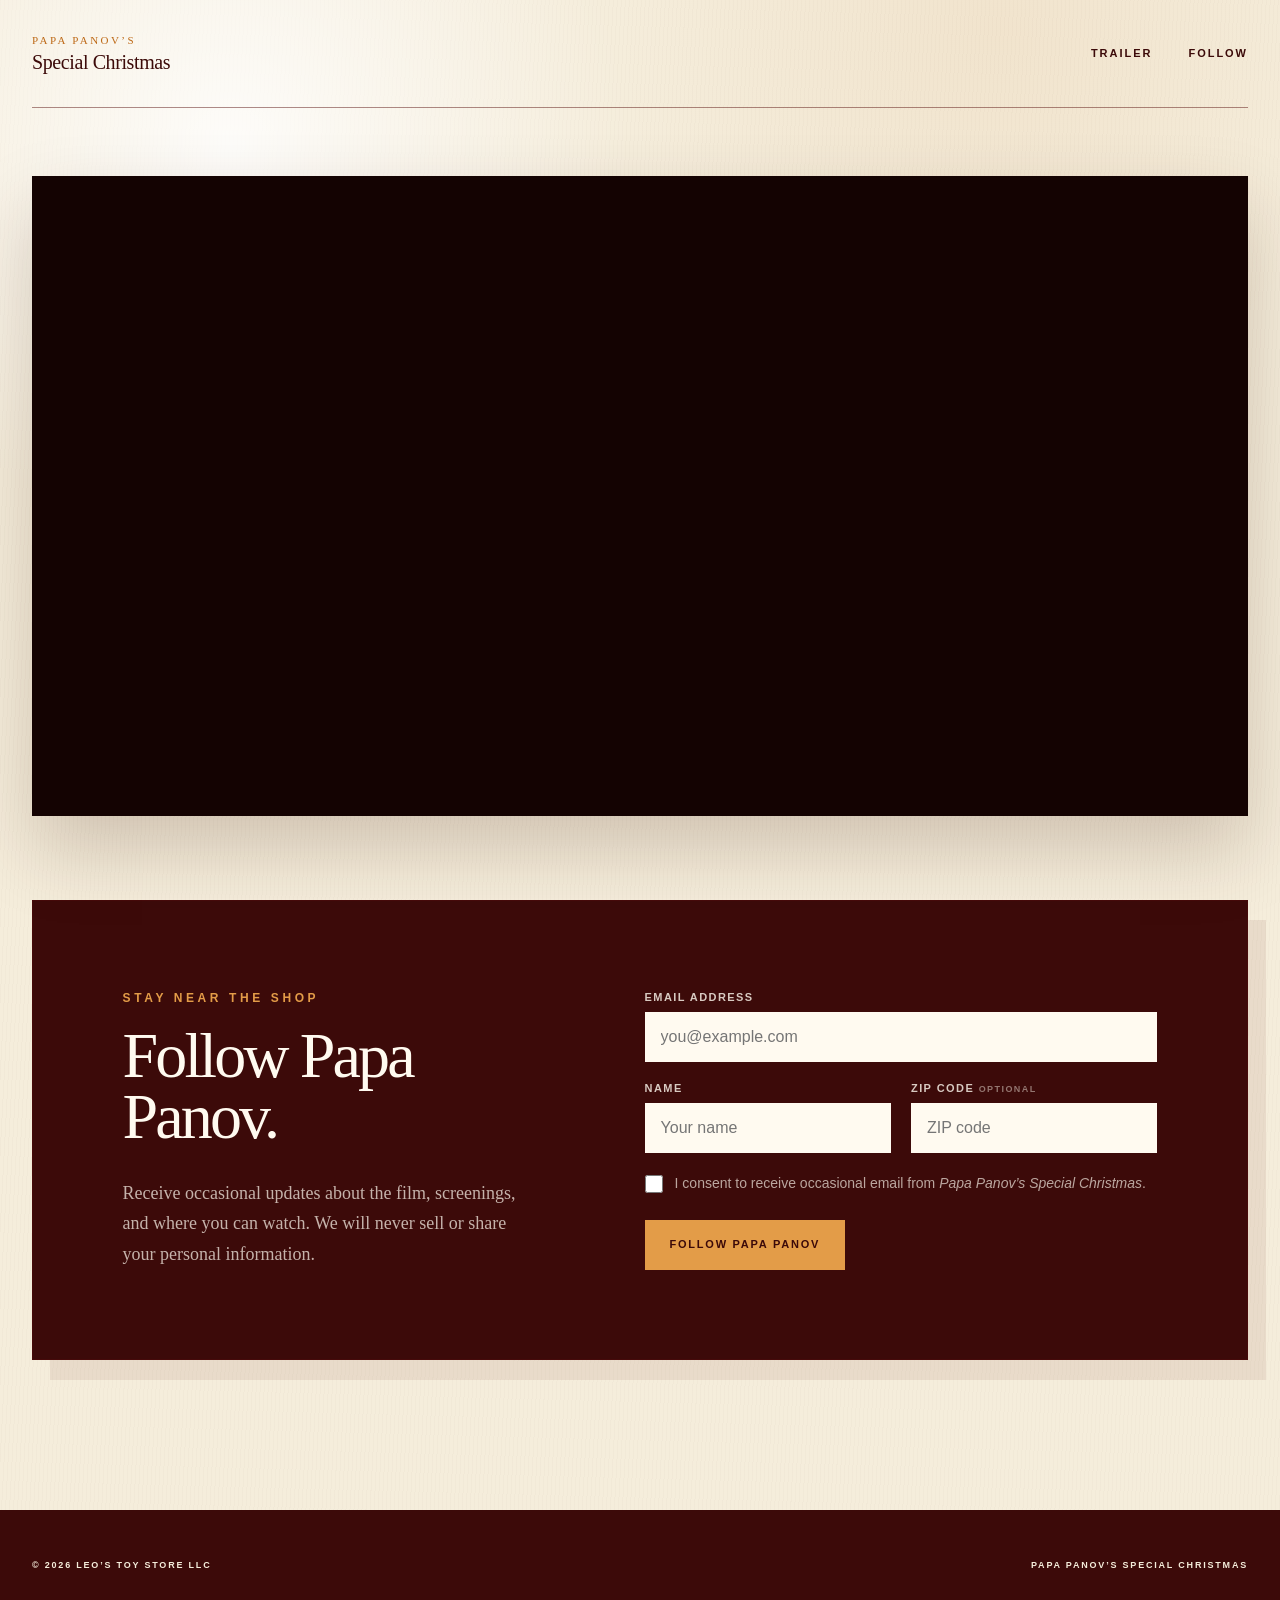
==== commit 06eb0be9: "Make trailer the homepage hero" ====
--- a/index.html
+++ b/index.html
@@ -14,34 +14,13 @@
           <span>Papa Panov’s</span><strong>Special Christmas</strong>
         </a>
         <nav aria-label="Main navigation">
-          <a href="#film">The film</a><a href="#follow">Follow</a>
+          <a href="#trailer">Trailer</a><a href="#follow">Follow</a>
         </nav>
       </header>
 
-      <section class="hero" id="top">
-        <div class="hero-copy">
-          <h1>He waited for one guest.<em>Christmas brought many.</em></h1>
-          <p class="hero-intro">On Christmas Day, a grieving cobbler waits for the return of a special guest.</p>
-          <p class="film-length">An original 19-minute short film</p>
-        </div>
-        <div class="poster-stage" aria-label="Official film poster">
-          <div class="poster-aura"></div>
-          <figure class="poster-frame"><img src="poster.png" alt="Poster for Papa Panov’s Special Christmas: Papa stands at his shop window beside a Christmas tree, waiting for a visitor in the snowy street." /></figure>
-        </div>
-      </section>
-
-      <section class="film-section" id="film">
-        <div class="film-title"><p class="eyebrow">The film</p><h2>Made with care.<br />Meant to be shared.</h2></div>
-        <div class="film-details">
-          <p>A contemplative Christmas film about grief, purpose, faith, and the extraordinary weight of ordinary kindness.</p>
-          <dl>
-            <div><dt>Written &amp; directed by</dt><dd>John Snowden</dd></div>
-            <div><dt>Starring</dt><dd>Steve Bernstein</dd></div>
-            <div><dt>Cinematography</dt><dd>Seth Deming</dd></div>
-            <div><dt>Production Designer</dt><dd>Hannah Brumfield</dd></div>
-            <div><dt>Editor</dt><dd>Frank Romano</dd></div>
-            <div><dt>Original music</dt><dd>Matthew Harwood</dd></div>
-          </dl>
+      <section class="trailer-hero" id="trailer" aria-label="Papa Panov’s Special Christmas trailer">
+        <div class="trailer-frame">
+          <iframe src="https://player.vimeo.com/video/1224780790?badge=0&amp;autopause=0&amp;player_id=0&amp;app_id=58479&amp;autoplay=1&amp;muted=1" frameborder="0" allow="autoplay; fullscreen; picture-in-picture; clipboard-write; encrypted-media; web-share" referrerpolicy="strict-origin-when-cross-origin" title="Papa Panov's Special Christmas - Trailer #1"></iframe>
         </div>
       </section>
 
@@ -75,6 +54,7 @@
 
       <footer><p>© 2026 Leo’s Toy Store LLC</p><p>Papa Panov’s Special Christmas</p></footer>
     </main>
+    <script src="https://player.vimeo.com/api/player.js"></script>
     <script src="https://groot.mailerlite.com/js/w/webforms.min.js?v83147fa8ce2d95cb73ece7f28b469519"></script>
     <script src="script.js"></script>
   </body>
--- a/styles.css
+++ b/styles.css
@@ -75,120 +75,37 @@
 }
 nav a:hover::after, nav a:focus-visible::after { right: 0; }
 
-.hero {
+.trailer-hero {
   width: min(1500px, calc(100% - 64px));
   min-height: calc(100vh - 108px);
   margin: 0 auto;
-  display: grid;
-  grid-template-columns: .87fr 1.13fr;
-  align-items: center;
-  gap: clamp(40px, 6vw, 110px);
-  padding: 74px 3vw 92px;
-}
-
-.hero-copy { max-width: 650px; }
-.kicker, .eyebrow {
+  display: flex;
+  align-items: center;
+  padding: 40px 0 56px;
+}
+
+.trailer-frame {
+  position: relative;
+  width: 100%;
+  padding-top: 52.71%;
+  overflow: hidden;
+  background: #140302;
+  box-shadow: 0 34px 72px rgba(62,25,12,.2);
+}
+.trailer-frame iframe {
+  position: absolute;
+  inset: 0;
+  width: 100%;
+  height: 100%;
+}
+
+.eyebrow {
   margin: 0 0 28px;
   color: var(--amber);
   font: 700 12px/1.2 Arial, Helvetica, sans-serif;
   letter-spacing: .3em;
   text-transform: uppercase;
 }
-.hero h1 {
-  max-width: 700px;
-  margin: 0;
-  font-size: clamp(64px, 7.2vw, 124px);
-  font-weight: 400;
-  line-height: .86;
-  letter-spacing: -.065em;
-}
-.hero h1 em {
-  display: block;
-  margin: 20px 0 0 .16em;
-  color: var(--oxblood);
-  font-weight: 400;
-}
-.hero-intro {
-  max-width: 565px;
-  margin: 42px 0 0;
-  color: #5f5146;
-  font-size: clamp(18px, 1.55vw, 25px);
-  line-height: 1.55;
-}
-.film-length {
-  margin: 36px 0 0;
-  color: var(--muted);
-  font: 700 10px/1.5 Arial, Helvetica, sans-serif;
-  letter-spacing: .14em;
-  text-transform: uppercase;
-}
-.poster-stage {
-  position: relative;
-  display: grid;
-  justify-items: center;
-  padding: 0 38px 0 0;
-}
-.poster-aura {
-  position: absolute;
-  inset: 8% 2% 10% 7%;
-  background: radial-gradient(circle, rgba(244,199,117,.46), rgba(153,135,151,.17) 45%, transparent 70%);
-  filter: blur(32px);
-}
-.poster-frame {
-  position: relative;
-  width: min(100%, 510px);
-  margin: 0;
-  padding: 11px;
-  background: #efe2ca;
-  border: 1px solid rgba(71,22,14,.58);
-  box-shadow: 0 38px 70px rgba(62,25,12,.18), 13px 13px 0 rgba(87,13,11,.07);
-}
-.poster-frame::before {
-  content: "";
-  position: absolute;
-  inset: 5px;
-  border: 1px solid rgba(87,13,11,.23);
-  pointer-events: none;
-}
-.poster-frame img { display: block; width: 100%; height: auto; }
-.film-section {
-  width: min(1320px, calc(100% - 64px));
-  margin: 0 auto;
-  padding: 150px 0;
-  display: grid;
-  gap: clamp(30px, 5vw, 88px);
-}
-.film-title h2 {
-  margin: 0;
-  font-size: clamp(45px, 5.1vw, 78px);
-  font-weight: 400;
-  line-height: .98;
-  letter-spacing: -.045em;
-}
-.film-details > p {
-  color: #65574c;
-  font-size: 18px;
-  line-height: 1.75;
-}
-
-.film-section { grid-template-columns: 1fr 1fr; padding-block: 160px; }
-.film-details { max-width: 570px; }
-.film-details > p { margin-top: 3px; font-size: 23px; }
-.film-details dl { margin: 58px 0 0; border-top: 1px solid var(--rule); }
-.film-details dl div {
-  display: grid;
-  grid-template-columns: 1fr 1.2fr;
-  gap: 28px;
-  padding: 18px 0;
-  border-bottom: 1px solid rgba(87,13,11,.2);
-}
-.film-details dt {
-  color: var(--amber);
-  font: 700 10px/1.4 Arial, Helvetica, sans-serif;
-  letter-spacing: .17em;
-  text-transform: uppercase;
-}
-.film-details dd { margin: 0; font-size: 18px; }
 
 .newsletter-section {
   width: min(1320px, calc(100% - 64px));
@@ -321,39 +238,20 @@
 }
 
 @media (max-width: 980px) {
-  .hero { grid-template-columns: 1fr 1fr; gap: 34px; padding-inline: 0; }
-  .hero h1 { font-size: clamp(58px, 8vw, 86px); }
-  .poster-stage { padding-right: 0; }
   .newsletter-section {
     grid-template-columns: 1fr;
   }
 }
 
 @media (max-width: 720px) {
-  .site-header, .hero, .film-section, .newsletter-section {
+  .site-header, .trailer-hero, .newsletter-section {
     width: min(100% - 36px, 560px);
   }
   .site-header { height: 90px; }
-  nav { display: none; }
+  nav { gap: 20px; }
+  nav a { font-size: 9px; }
   .wordmark strong { font-size: 17px; }
-  .hero {
-    min-height: auto;
-    grid-template-columns: 1fr;
-    padding: 70px 0 88px;
-  }
-  .hero-copy { display: contents; }
-  .hero h1 { order: 1; font-size: clamp(57px, 18vw, 92px); }
-  .hero-intro { order: 2; margin-top: 14px; }
-  .poster-stage { order: 3; margin: 28px 12px 8px; }
-  .film-length { order: 4; margin-top: 18px; }
-  .poster-frame { width: min(100%, 440px); transform: none; }
-  .film-section {
-    padding-block: 100px;
-    grid-template-columns: 1fr;
-    gap: 28px;
-  }
-  .film-section { gap: 54px; }
-  .film-details dl { margin-top: 38px; }
+  .trailer-hero { min-height: calc(100vh - 90px); padding: 24px 0 40px; }
   .newsletter-section {
     margin-bottom: 88px;
     padding: 58px 24px;
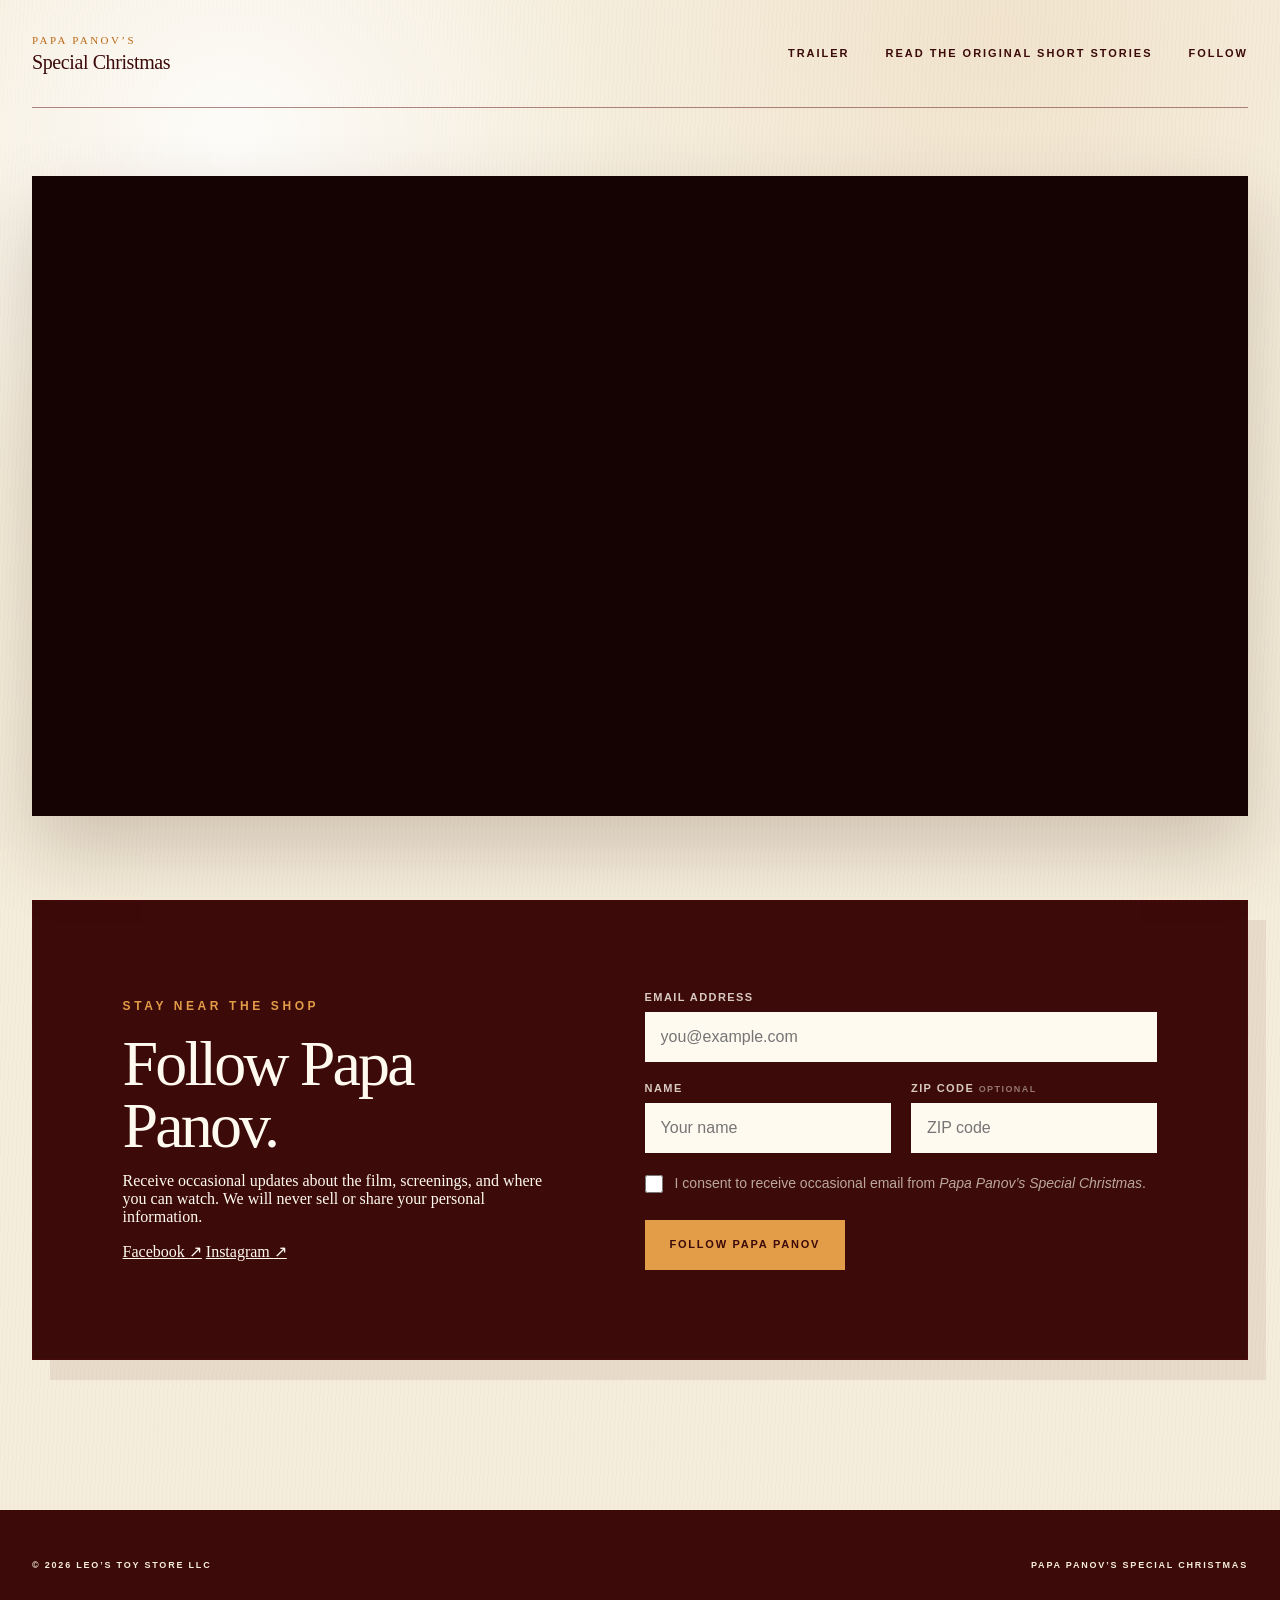
==== commit ae840ea7: "Add reading page and social links" ====
--- a/index.html
+++ b/index.html
@@ -14,7 +14,7 @@
           <span>Papa Panov’s</span><strong>Special Christmas</strong>
         </a>
         <nav aria-label="Main navigation">
-          <a href="#trailer">Trailer</a><a href="#follow">Follow</a>
+          <a href="#trailer">Trailer</a><a href="/read">Read the original short stories</a><a href="#follow">Follow</a>
         </nav>
       </header>
 
@@ -28,6 +28,10 @@
         <div class="newsletter-intro">
           <p class="eyebrow">Stay near the shop</p><h2>Follow Papa Panov.</h2>
           <p>Receive occasional updates about the film, screenings, and where you can watch. We will never sell or share your personal information.</p>
+          <div class="social-links" aria-label="Follow Papa Panov on social media">
+            <a href="https://www.facebook.com/papapanov/" target="_blank" rel="noopener noreferrer">Facebook <span aria-hidden="true">↗</span></a>
+            <a href="https://www.instagram.com/papa.panov/" target="_blank" rel="noopener noreferrer">Instagram <span aria-hidden="true">↗</span></a>
+          </div>
         </div>
         <div id="mlb2-45677846" class="ml-form-embedContainer ml-subscribe-form ml-subscribe-form-45677846">
           <div class="row-form">
@@ -52,7 +56,7 @@
         </div>
       </section>
 
-      <footer><p>© 2026 Leo’s Toy Store LLC</p><p>Papa Panov’s Special Christmas</p></footer>
+      <footer><p>© 2026 Leo’s Toy Store LLC</p><div class="footer-social"><a href="https://www.facebook.com/papapanov/" target="_blank" rel="noopener noreferrer" aria-label="Facebook"><svg viewBox="0 0 24 24" aria-hidden="true"><path d="M14 8h3V4h-3c-3.3 0-5 2-5 5v2H6v4h3v7h4v-7h3.4l.6-4h-4V9c0-.7.3-1 1-1Z"/></svg></a><a href="https://www.instagram.com/papa.panov/" target="_blank" rel="noopener noreferrer" aria-label="Instagram"><svg viewBox="0 0 24 24" aria-hidden="true"><rect x="3" y="3" width="18" height="18" rx="5"/><circle cx="12" cy="12" r="4.2"/><circle cx="17.4" cy="6.7" r="1" class="fill-dot"/></svg></a></div><p>Papa Panov’s Special Christmas</p></footer>
     </main>
     <script src="https://player.vimeo.com/api/player.js"></script>
     <script src="https://groot.mailerlite.com/js/w/webforms.min.js?v83147fa8ce2d95cb73ece7f28b469519"></script>
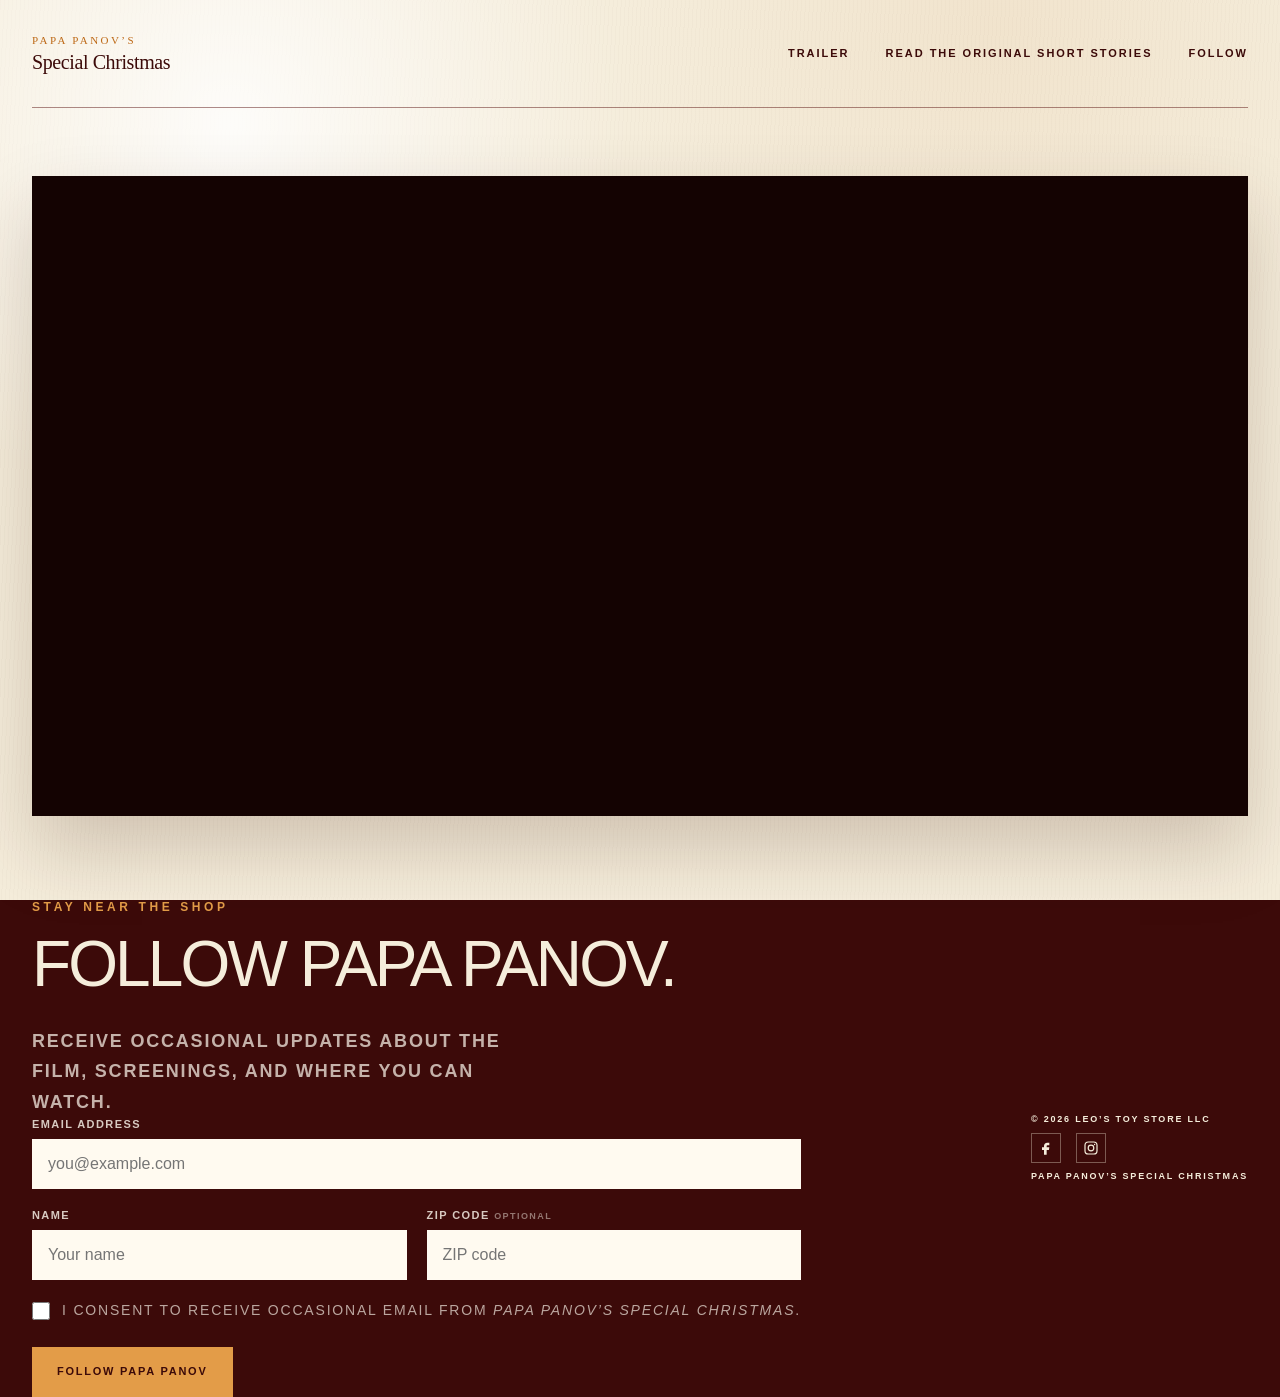
==== commit f8b5fc26: "Move follow form into site footer" ====
--- a/index.html
+++ b/index.html
@@ -14,7 +14,7 @@
           <span>Papa Panov’s</span><strong>Special Christmas</strong>
         </a>
         <nav aria-label="Main navigation">
-          <a href="#trailer">Trailer</a><a href="/read">Read the original short stories</a><a href="#follow">Follow</a>
+          <a href="/watch">Trailer</a><a href="/read">Read the original short stories</a><a href="#follow">Follow</a>
         </nav>
       </header>
 
@@ -24,15 +24,12 @@
         </div>
       </section>
 
-      <section class="newsletter-section" id="follow">
-        <div class="newsletter-intro">
-          <p class="eyebrow">Stay near the shop</p><h2>Follow Papa Panov.</h2>
-          <p>Receive occasional updates about the film, screenings, and where you can watch. We will never sell or share your personal information.</p>
-          <div class="social-links" aria-label="Follow Papa Panov on social media">
-            <a href="https://www.facebook.com/papapanov/" target="_blank" rel="noopener noreferrer">Facebook <span aria-hidden="true">↗</span></a>
-            <a href="https://www.instagram.com/papa.panov/" target="_blank" rel="noopener noreferrer">Instagram <span aria-hidden="true">↗</span></a>
+      <footer class="site-footer" id="follow">
+        <div class="footer-follow">
+          <div class="newsletter-intro">
+            <p class="eyebrow">Stay near the shop</p><h2>Follow Papa Panov.</h2>
+            <p>Receive occasional updates about the film, screenings, and where you can watch.</p>
           </div>
-        </div>
         <div id="mlb2-45677846" class="ml-form-embedContainer ml-subscribe-form ml-subscribe-form-45677846">
           <div class="row-form">
             <form class="ml-block-form newsletter-form" action="https://assets.mailerlite.com/jsonp/1650855/forms/198001845813118674/subscribe" method="post" target="_blank">
@@ -54,9 +51,9 @@
           </div>
           <div class="row-success newsletter-success" hidden role="status"><p class="eyebrow">Thank you</p><h3>You’re now following Papa Panov.</h3><p>You have successfully joined our subscriber list.</p></div>
         </div>
-      </section>
-
-      <footer><p>© 2026 Leo’s Toy Store LLC</p><div class="footer-social"><a href="https://www.facebook.com/papapanov/" target="_blank" rel="noopener noreferrer" aria-label="Facebook"><svg viewBox="0 0 24 24" aria-hidden="true"><path d="M14 8h3V4h-3c-3.3 0-5 2-5 5v2H6v4h3v7h4v-7h3.4l.6-4h-4V9c0-.7.3-1 1-1Z"/></svg></a><a href="https://www.instagram.com/papa.panov/" target="_blank" rel="noopener noreferrer" aria-label="Instagram"><svg viewBox="0 0 24 24" aria-hidden="true"><rect x="3" y="3" width="18" height="18" rx="5"/><circle cx="12" cy="12" r="4.2"/><circle cx="17.4" cy="6.7" r="1" class="fill-dot"/></svg></a></div><p>Papa Panov’s Special Christmas</p></footer>
+        </div>
+        <div class="footer-bottom"><p>© 2026 Leo’s Toy Store LLC</p><div class="footer-social"><a href="https://www.facebook.com/papapanov/" target="_blank" rel="noopener noreferrer" aria-label="Facebook"><svg viewBox="0 0 24 24" aria-hidden="true"><path d="M14 8h3V4h-3c-3.3 0-5 2-5 5v2H6v4h3v7h4v-7h3.4l.6-4h-4V9c0-.7.3-1 1-1Z"/></svg></a><a href="https://www.instagram.com/papa.panov/" target="_blank" rel="noopener noreferrer" aria-label="Instagram"><svg viewBox="0 0 24 24" aria-hidden="true"><rect x="3" y="3" width="18" height="18" rx="5"/><circle cx="12" cy="12" r="4.2"/><circle cx="17.4" cy="6.7" r="1" class="fill-dot"/></svg></a></div><p>Papa Panov’s Special Christmas</p></div>
+      </footer>
     </main>
     <script src="https://player.vimeo.com/api/player.js"></script>
     <script src="https://groot.mailerlite.com/js/w/webforms.min.js?v83147fa8ce2d95cb73ece7f28b469519"></script>
--- a/styles.css
+++ b/styles.css
@@ -74,6 +74,10 @@
   transition: right .25s ease;
 }
 nav a:hover::after, nav a:focus-visible::after { right: 0; }
+
+.social-links { display: flex; gap: 30px; margin-top: 34px; }
+.social-links a { color: var(--paper-light); text-decoration: none; border-bottom: 1px solid rgba(227,156,72,.75); padding-bottom: 6px; font: 700 12px/1.2 Arial, Helvetica, sans-serif; letter-spacing: .16em; text-transform: uppercase; }
+.social-links a:hover, .social-links a:focus-visible { color: #e39c48; }
 
 .trailer-hero {
   width: min(1500px, calc(100% - 64px));
@@ -236,20 +240,87 @@
   letter-spacing: .2em;
   text-transform: uppercase;
 }
+.footer-social { display: flex; gap: 15px; align-items: center; }
+.footer-social a { display: grid; width: 30px; height: 30px; place-items: center; border: 1px solid rgba(245,237,219,.35); }
+.footer-social a:hover, .footer-social a:focus-visible { color: #e39c48; border-color: #e39c48; }
+.footer-social svg { width: 16px; height: 16px; fill: currentColor; }
+.footer-social rect, .footer-social circle { fill: none; stroke: currentColor; stroke-width: 1.8; }
+.footer-social .fill-dot { fill: currentColor; stroke: none; }
+
+.reading-page { width: min(1040px, calc(100% - 64px)); margin: 0 auto; padding: clamp(70px, 10vw, 140px) 0 150px; }
+.reading-intro { max-width: 700px; margin-bottom: 56px; }
+.reading-intro .eyebrow { margin-bottom: 18px; }
+.reading-intro h1 { margin: 0; font-size: clamp(58px, 9vw, 112px); font-weight: 400; line-height: .92; letter-spacing: -.055em; }
+.reading-intro > p:last-child { margin: 25px 0 0; color: var(--muted); font-size: 19px; }
+.story-picker { display: grid; grid-template-columns: 1fr 1fr; margin-bottom: 76px; border: 1px solid var(--rule); }
+.story-picker button { min-height: 112px; padding: 22px 26px; color: var(--ink); background: rgba(255,250,240,.35); border: 0; text-align: left; cursor: pointer; }
+.story-picker button + button { border-left: 1px solid var(--rule); }
+.story-picker button[aria-selected="true"] { color: var(--paper-light); background: var(--ink); }
+.story-picker span { display: block; margin-bottom: 8px; color: var(--amber); font: 700 11px/1.2 Arial, Helvetica, sans-serif; letter-spacing: .18em; text-transform: uppercase; }
+.story-picker button[aria-selected="true"] span { color: #e39c48; }
+.story-picker strong { font-size: 18px; font-weight: 400; line-height: 1.25; }
+.story-reader { max-width: 740px; margin: 0 auto; outline: none; }
+.reading-shell { outline: none; }
+.reading-layout { display: grid; grid-template-columns: 210px minmax(0,740px); gap: clamp(48px,7vw,90px); align-items: start; }
+.story-reader-inner { min-width: 0; }
+.reading-progress { position: sticky; top: 28px; padding-top: 4px; font-family: Arial, Helvetica, sans-serif; }
+.progress-heading { display: flex; align-items: center; gap: 12px; color: var(--amber); font-size: 12px; font-weight: 700; letter-spacing: .08em; }
+.progress-rule { height: 2px; flex: 1; overflow: hidden; background: rgba(87,13,11,.16); }
+.progress-rule i { display: block; height: 100%; background: var(--amber); transition: width .12s linear; }
+.reading-progress nav { display: grid; gap: 2px; margin-top: 22px; }
+.reading-progress nav button { padding: 8px 0 8px 14px; color: var(--muted); background: transparent; border: 0; border-left: 1px solid rgba(87,13,11,.2); text-align: left; font: 600 12px/1.3 Arial, Helvetica, sans-serif; cursor: pointer; }
+.reading-progress nav button.active { color: var(--ink); border-left: 3px solid var(--amber); padding-left: 12px; }
+.mobile-section { display: none; }
+.story-header { padding-bottom: 38px; border-bottom: 1px solid var(--rule); }
+.story-header .eyebrow { margin-bottom: 16px; }
+.story-header h2 { margin: 0; font-size: clamp(44px, 7vw, 72px); font-weight: 400; line-height: .98; letter-spacing: -.04em; }
+.story-header > p:last-child { margin: 20px 0 0; color: var(--muted); font: 14px/1.5 Arial, Helvetica, sans-serif; }
+.story-source { margin: 22px 0 0; font: 700 12px/1.4 Arial, Helvetica, sans-serif; letter-spacing: .08em; text-transform: uppercase; }
+.story-source a { color: var(--amber); }
+.translator-note { margin: 24px 0 0; border-block: 1px solid rgba(87,13,11,.28); }
+.translator-note summary { display: flex; justify-content: space-between; padding: 20px 0; cursor: pointer; color: var(--amber); font: 700 12px/1.2 Arial, Helvetica, sans-serif; letter-spacing: .16em; text-transform: uppercase; list-style: none; }
+.translator-note summary::-webkit-details-marker { display: none; }
+.translator-note[open] summary span { transform: rotate(45deg); }
+.translator-note-body { padding: 4px 0 32px; color: #55463b; font-size: 16px; line-height: 1.72; }
+.translator-note-body h3 { margin: 30px 0 10px; color: var(--ink); font-size: 19px; }
+.translator-note-body p { margin: 0 0 18px; }
+.skip-note { float: right; margin: 0 0 20px 25px; color: var(--amber); font: 700 11px/1.2 Arial, Helvetica, sans-serif; letter-spacing: .1em; text-transform: uppercase; }
+.story-text { padding-top: 60px; font-size: clamp(18px, 2.1vw, 21px); line-height: 1.78; }
+.story-text h3 { margin: 80px 0 34px; padding-top: 24px; border-top: 1px solid var(--rule); font-size: 31px; font-weight: 400; }
+.story-text p { margin: 0 0 1.35em; }
+.story-text > p:first-child::first-letter, .story-section:first-child p::first-letter { float: left; margin: .08em .12em 0 0; color: var(--amber); font-size: 4.2em; line-height: .72; }
+.story-section { scroll-margin-top: 34px; }
+.footnote-wrap { position: relative; display: inline; }
+.footnote-marker { display: inline; margin: 0 .08em; padding: 0 .14em; color: var(--amber); background: transparent; border: 0; border-bottom: 1px solid currentColor; font: 700 .68em/1 Arial, Helvetica, sans-serif; cursor: pointer; vertical-align: super; }
+.footnote-popover { position: absolute; z-index: 20; left: 50%; bottom: calc(100% + 12px); width: min(310px,75vw); padding: 15px 17px; color: var(--paper-light); background: var(--ink); box-shadow: 0 12px 32px rgba(35,8,6,.25); font: 14px/1.5 Arial, Helvetica, sans-serif; transform: translateX(-50%) translateY(5px); opacity: 0; visibility: hidden; pointer-events: none; transition: opacity .16s ease, transform .16s ease, visibility .16s; }
+.footnote-popover::after { content: ""; position: absolute; top: 100%; left: 50%; border: 7px solid transparent; border-top-color: var(--ink); transform: translateX(-50%); }
+.footnote-wrap:hover .footnote-popover, .footnote-wrap:focus-within .footnote-popover, .footnote-wrap.is-open .footnote-popover { opacity: 1; visibility: visible; transform: translateX(-50%) translateY(0); pointer-events: auto; }
+.story-loading { color: var(--muted); font-style: italic; }
+.back-to-top { position: fixed; z-index: 30; right: clamp(18px,3vw,44px); bottom: clamp(18px,3vw,38px); display: flex; align-items: center; gap: 12px; min-height: 46px; padding: 0 17px; color: var(--paper-light); background: var(--ink); border: 1px solid rgba(255,250,240,.25); box-shadow: 0 12px 30px rgba(35,8,6,.22); font: 700 11px/1 Arial, Helvetica, sans-serif; letter-spacing: .13em; text-transform: uppercase; cursor: pointer; opacity: 0; visibility: hidden; transform: translateY(10px); transition: opacity .2s ease, transform .2s ease, visibility .2s, background .2s ease; }
+.back-to-top.visible { opacity: 1; visibility: visible; transform: translateY(0); }
+.back-to-top:hover, .back-to-top:focus-visible { background: var(--oxblood); }
+.back-to-top b { color: #e39c48; font-size: 17px; font-weight: 400; }
 
 @media (max-width: 980px) {
   .newsletter-section {
     grid-template-columns: 1fr;
   }
+  .reading-layout { grid-template-columns: 1fr; gap: 28px; }
+  .reading-progress { top: 0; z-index: 10; margin-inline: -18px; padding: 12px 18px; background: rgba(245,237,219,.96); border-block: 1px solid rgba(87,13,11,.18); backdrop-filter: blur(10px); }
+  .reading-progress nav { display: none; }
+  .progress-heading { margin-bottom: 8px; }
+  .mobile-section { display: block; }
+  .mobile-section > span { position: absolute; width: 1px; height: 1px; overflow: hidden; clip: rect(0 0 0 0); }
+  .mobile-section select { width: 100%; padding: 6px 28px 6px 0; color: var(--ink); background: transparent; border: 0; font: 700 13px/1.3 Arial, Helvetica, sans-serif; }
 }
 
 @media (max-width: 720px) {
   .site-header, .trailer-hero, .newsletter-section {
     width: min(100% - 36px, 560px);
   }
-  .site-header { height: 90px; }
-  nav { gap: 20px; }
-  nav a { font-size: 9px; }
+  .site-header { height: auto; min-height: 108px; gap: 18px; }
+  nav { max-width: 55%; gap: 12px 18px; justify-content: flex-end; flex-wrap: wrap; text-align: right; }
+  nav a { font-size: 9px; letter-spacing: .1em; }
   .wordmark strong { font-size: 17px; }
   .trailer-hero { min-height: calc(100vh - 90px); padding: 24px 0 40px; }
   .newsletter-section {
@@ -261,6 +332,14 @@
   .newsletter-fields { grid-template-columns: 1fr; }
   .newsletter-fields label:first-child { grid-column: auto; }
   footer { flex-direction: column; justify-content: center; gap: 12px; text-align: center; }
+  .reading-page { width: min(100% - 36px, 560px); padding: 65px 0 90px; }
+  .reading-intro { margin-bottom: 38px; }
+  .story-picker { grid-template-columns: 1fr; margin-bottom: 58px; }
+  .story-picker button + button { border-left: 0; border-top: 1px solid var(--rule); }
+  .story-picker button { min-height: 92px; padding: 18px 20px; }
+  .story-text { padding-top: 45px; }
+  .back-to-top span { position: absolute; width: 1px; height: 1px; overflow: hidden; clip: rect(0 0 0 0); }
+  .back-to-top { width: 46px; padding: 0; justify-content: center; }
 }
 
 @media (prefers-reduced-motion: reduce) {
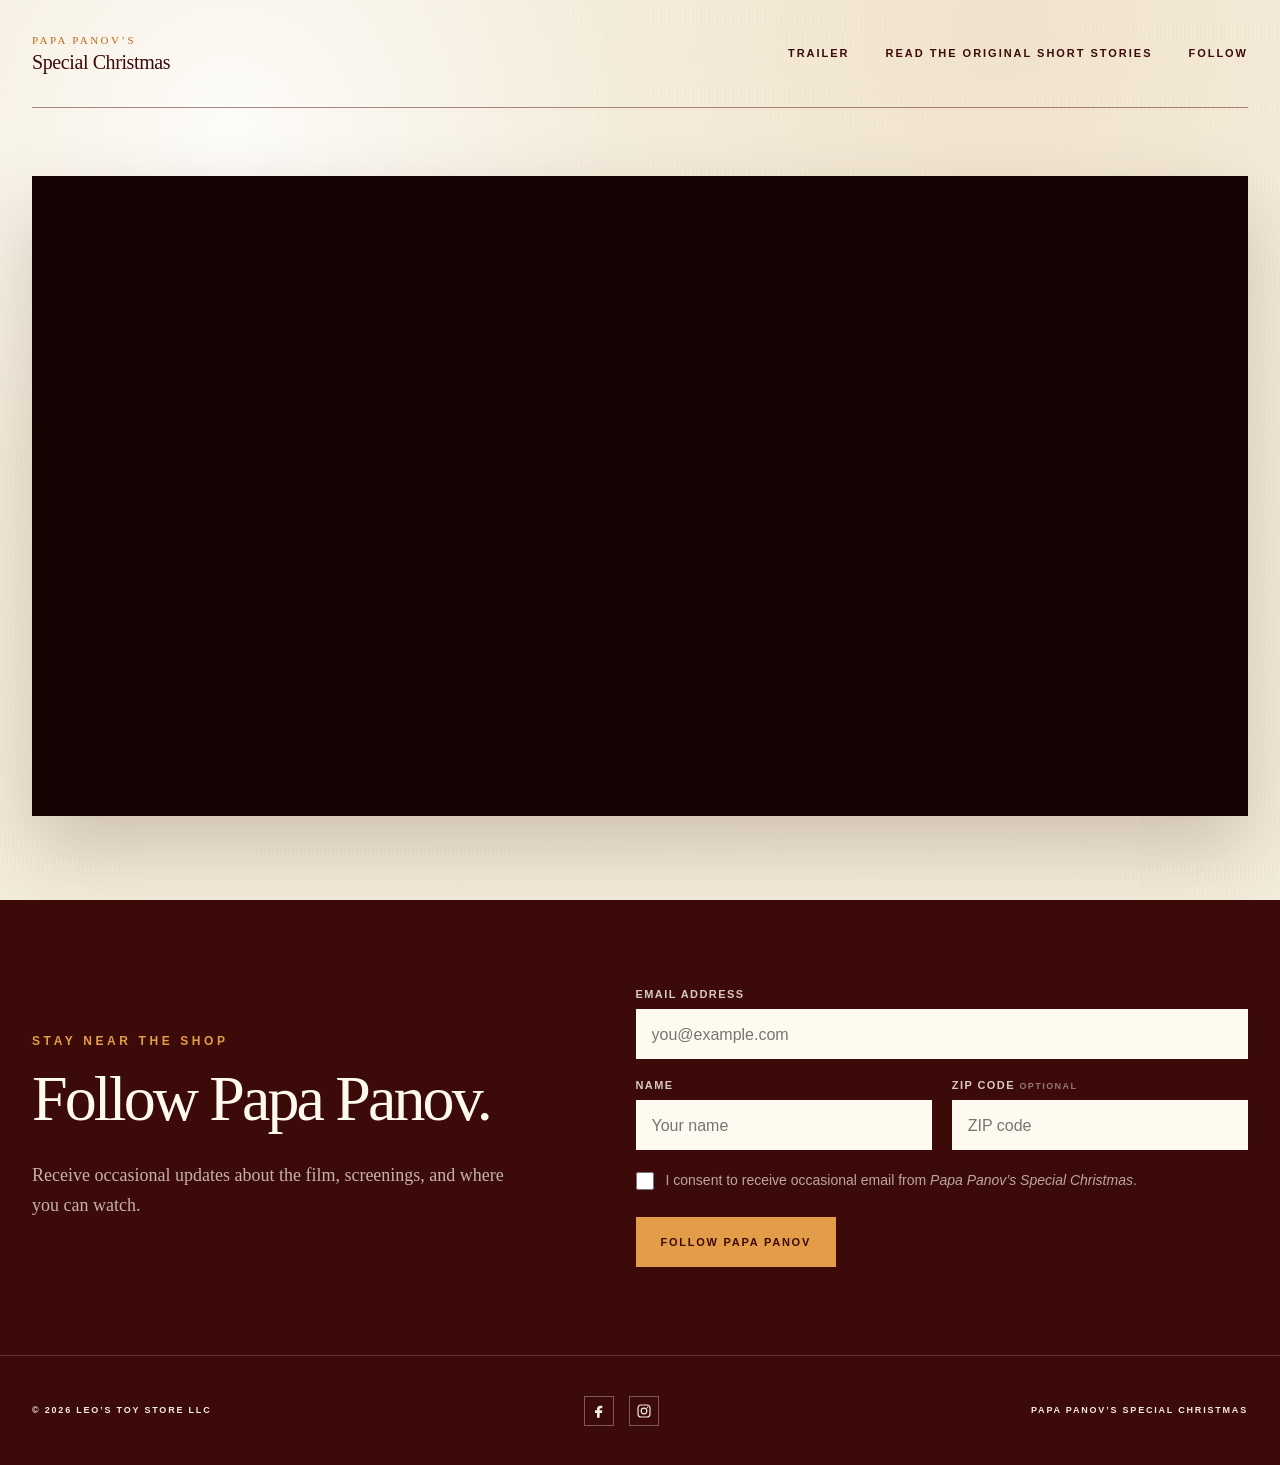
==== commit 2564bdbb: "Point trailer link to homepage anchor" ====
--- a/index.html
+++ b/index.html
@@ -14,7 +14,7 @@
           <span>Papa Panov’s</span><strong>Special Christmas</strong>
         </a>
         <nav aria-label="Main navigation">
-          <a href="/watch">Trailer</a><a href="/read">Read the original short stories</a><a href="#follow">Follow</a>
+          <a href="/#trailer">Trailer</a><a href="/read">Read the original short stories</a><a href="#follow">Follow</a>
         </nav>
       </header>
 
--- a/styles.css
+++ b/styles.css
@@ -111,18 +111,19 @@
   text-transform: uppercase;
 }
 
-.newsletter-section {
+.site-footer {
+  margin-top: 0;
+  color: var(--paper-light);
+  background: var(--ink);
+}
+.footer-follow {
   width: min(1320px, calc(100% - 64px));
-  margin: 0 auto 150px;
-  padding: clamp(54px, 7vw, 96px);
+  margin: 0 auto;
+  padding: clamp(54px, 7vw, 88px) 0;
   display: grid;
   grid-template-columns: minmax(0, .9fr) minmax(380px, 1.1fr);
   gap: clamp(52px, 8vw, 120px);
   align-items: center;
-  color: var(--paper-light);
-  background: var(--ink);
-  border: 1px solid rgba(87,13,11,.38);
-  box-shadow: 18px 20px 0 rgba(87,13,11,.08);
 }
 .newsletter-intro .eyebrow {
   margin-bottom: 20px;
@@ -228,14 +229,14 @@
   font: 16px/1.6 Arial, Helvetica, sans-serif;
 }
 
-footer {
+.footer-bottom {
   min-height: 110px;
   padding: 0 max(32px, calc((100% - 1320px) / 2));
   display: flex;
   align-items: center;
   justify-content: space-between;
   color: var(--paper);
-  background: var(--ink);
+  border-top: 1px solid rgba(245,237,219,.2);
   font: 700 9px/1 Arial, Helvetica, sans-serif;
   letter-spacing: .2em;
   text-transform: uppercase;
@@ -302,7 +303,7 @@
 .back-to-top b { color: #e39c48; font-size: 17px; font-weight: 400; }
 
 @media (max-width: 980px) {
-  .newsletter-section {
+  .footer-follow {
     grid-template-columns: 1fr;
   }
   .reading-layout { grid-template-columns: 1fr; gap: 28px; }
@@ -315,7 +316,7 @@
 }
 
 @media (max-width: 720px) {
-  .site-header, .trailer-hero, .newsletter-section {
+  .site-header, .trailer-hero, .footer-follow {
     width: min(100% - 36px, 560px);
   }
   .site-header { height: auto; min-height: 108px; gap: 18px; }
@@ -323,15 +324,13 @@
   nav a { font-size: 9px; letter-spacing: .1em; }
   .wordmark strong { font-size: 17px; }
   .trailer-hero { min-height: calc(100vh - 90px); padding: 24px 0 40px; }
-  .newsletter-section {
-    margin-bottom: 88px;
-    padding: 58px 24px;
+  .footer-follow {
+    padding: 58px 0;
     gap: 46px;
-    box-shadow: 8px 10px 0 rgba(87,13,11,.08);
   }
   .newsletter-fields { grid-template-columns: 1fr; }
   .newsletter-fields label:first-child { grid-column: auto; }
-  footer { flex-direction: column; justify-content: center; gap: 12px; text-align: center; }
+  .footer-bottom { flex-direction: column; justify-content: center; gap: 12px; text-align: center; }
   .reading-page { width: min(100% - 36px, 560px); padding: 65px 0 90px; }
   .reading-intro { margin-bottom: 38px; }
   .story-picker { grid-template-columns: 1fr; margin-bottom: 58px; }
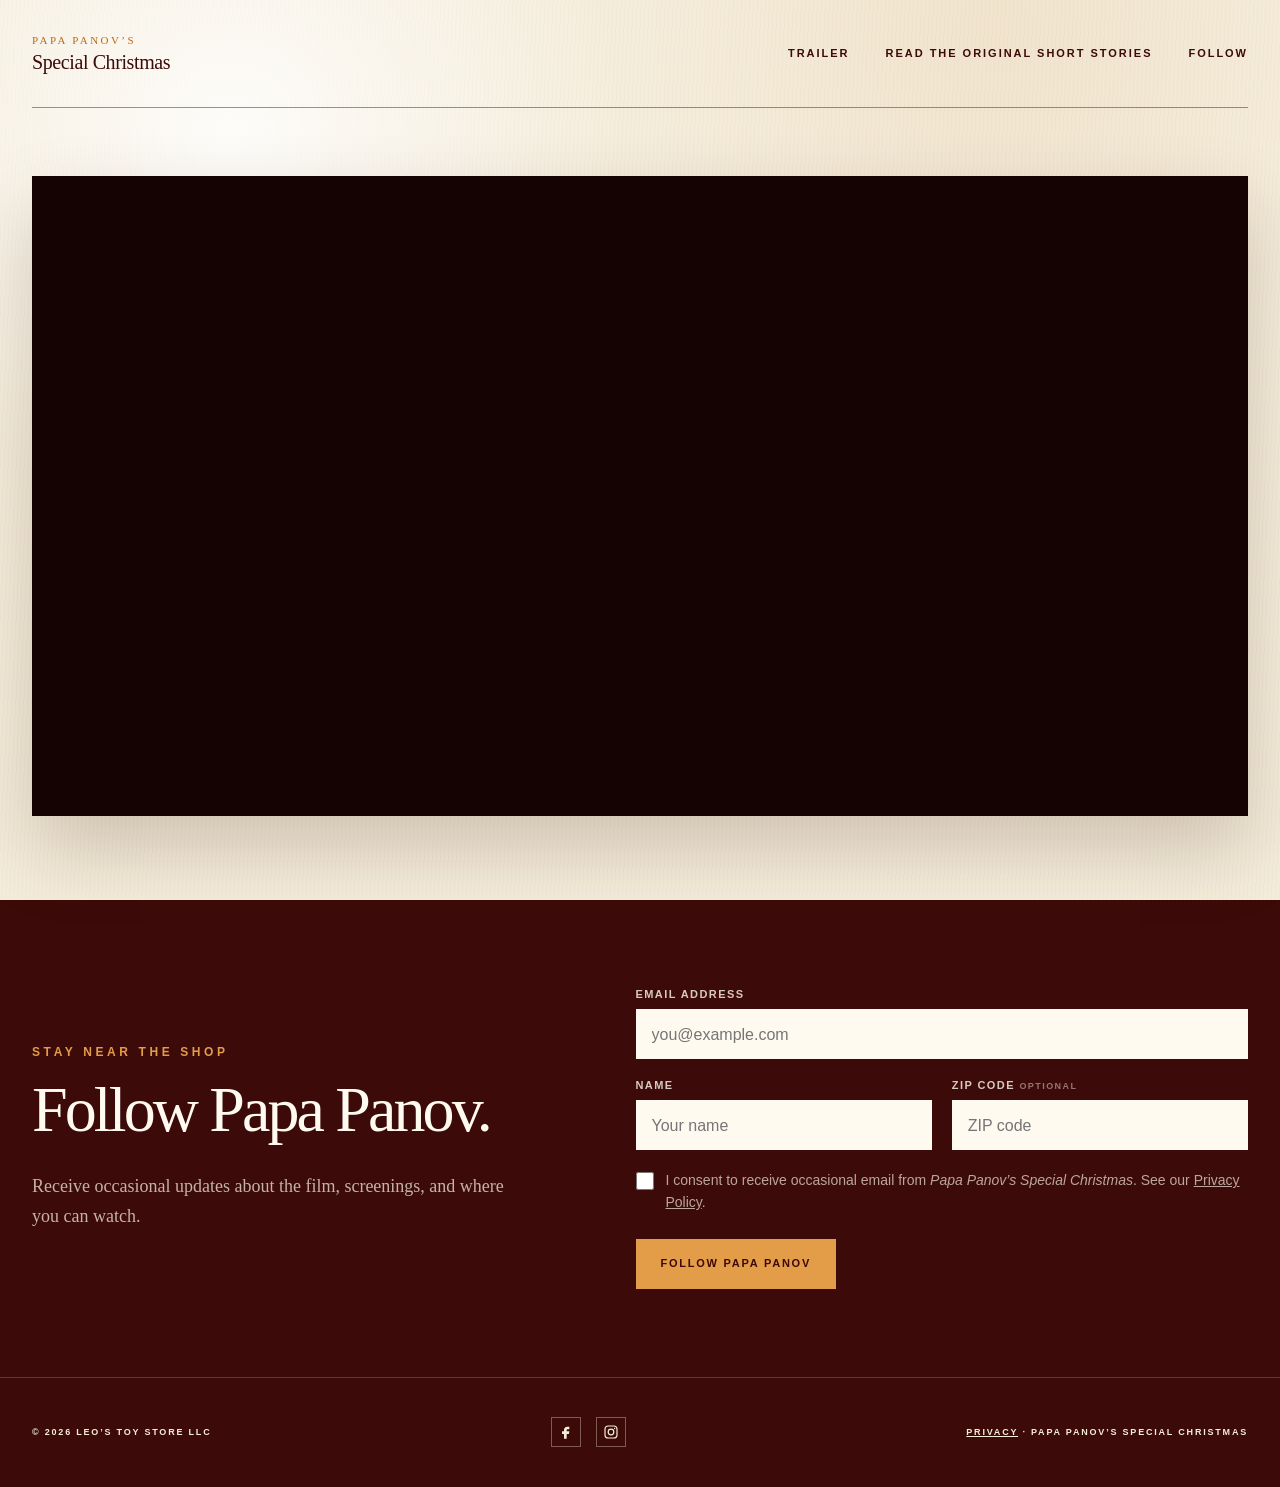
==== commit bfdd3801: "Link homepage to privacy policy" ====
--- a/index.html
+++ b/index.html
@@ -5,6 +5,7 @@
     <meta name="viewport" content="width=device-width, initial-scale=1" />
     <meta name="description" content="Papa Panov's Special Christmas — an original short film about the extraordinary weight of ordinary kindness." />
     <title>Papa Panov's Special Christmas</title>
+    <link rel="icon" href="/favicon.svg" type="image/svg+xml" />
     <link rel="stylesheet" href="styles.css" />
   </head>
   <body>
@@ -40,7 +41,7 @@
               </div>
               <label class="consent-row" for="checkbox-45677846-33-0">
                 <input name="fields[country][]" aria-label="Consent to receive email" aria-required="true" type="checkbox" value="I consent to receive occasional email from Papa Panov's Special Christmas." id="checkbox-45677846-33-0" required />
-                <span>I consent to receive occasional email from <i>Papa Panov’s Special Christmas</i>.</span>
+                <span>I consent to receive occasional email from <i>Papa Panov’s Special Christmas</i>. See our <a href="/privacy">Privacy Policy</a>.</span>
               </label>
               <input type="hidden" name="ml-submit" value="1" /><input type="hidden" name="anticsrf" value="true" />
               <div class="ml-form-embedSubmit">
@@ -52,7 +53,7 @@
           <div class="row-success newsletter-success" hidden role="status"><p class="eyebrow">Thank you</p><h3>You’re now following Papa Panov.</h3><p>You have successfully joined our subscriber list.</p></div>
         </div>
         </div>
-        <div class="footer-bottom"><p>© 2026 Leo’s Toy Store LLC</p><div class="footer-social"><a href="https://www.facebook.com/papapanov/" target="_blank" rel="noopener noreferrer" aria-label="Facebook"><svg viewBox="0 0 24 24" aria-hidden="true"><path d="M14 8h3V4h-3c-3.3 0-5 2-5 5v2H6v4h3v7h4v-7h3.4l.6-4h-4V9c0-.7.3-1 1-1Z"/></svg></a><a href="https://www.instagram.com/papa.panov/" target="_blank" rel="noopener noreferrer" aria-label="Instagram"><svg viewBox="0 0 24 24" aria-hidden="true"><rect x="3" y="3" width="18" height="18" rx="5"/><circle cx="12" cy="12" r="4.2"/><circle cx="17.4" cy="6.7" r="1" class="fill-dot"/></svg></a></div><p>Papa Panov’s Special Christmas</p></div>
+        <div class="footer-bottom"><p>© 2026 Leo’s Toy Store LLC</p><div class="footer-social"><a href="https://www.facebook.com/papapanov/" target="_blank" rel="noopener noreferrer" aria-label="Facebook"><svg viewBox="0 0 24 24" aria-hidden="true"><path d="M14 8h3V4h-3c-3.3 0-5 2-5 5v2H6v4h3v7h4v-7h3.4l.6-4h-4V9c0-.7.3-1 1-1Z"/></svg></a><a href="https://www.instagram.com/papa.panov/" target="_blank" rel="noopener noreferrer" aria-label="Instagram"><svg viewBox="0 0 24 24" aria-hidden="true"><rect x="3" y="3" width="18" height="18" rx="5"/><circle cx="12" cy="12" r="4.2"/><circle cx="17.4" cy="6.7" r="1" class="fill-dot"/></svg></a></div><p><a href="/privacy">Privacy</a> · Papa Panov’s Special Christmas</p></div>
       </footer>
     </main>
     <script src="https://player.vimeo.com/api/player.js"></script>
